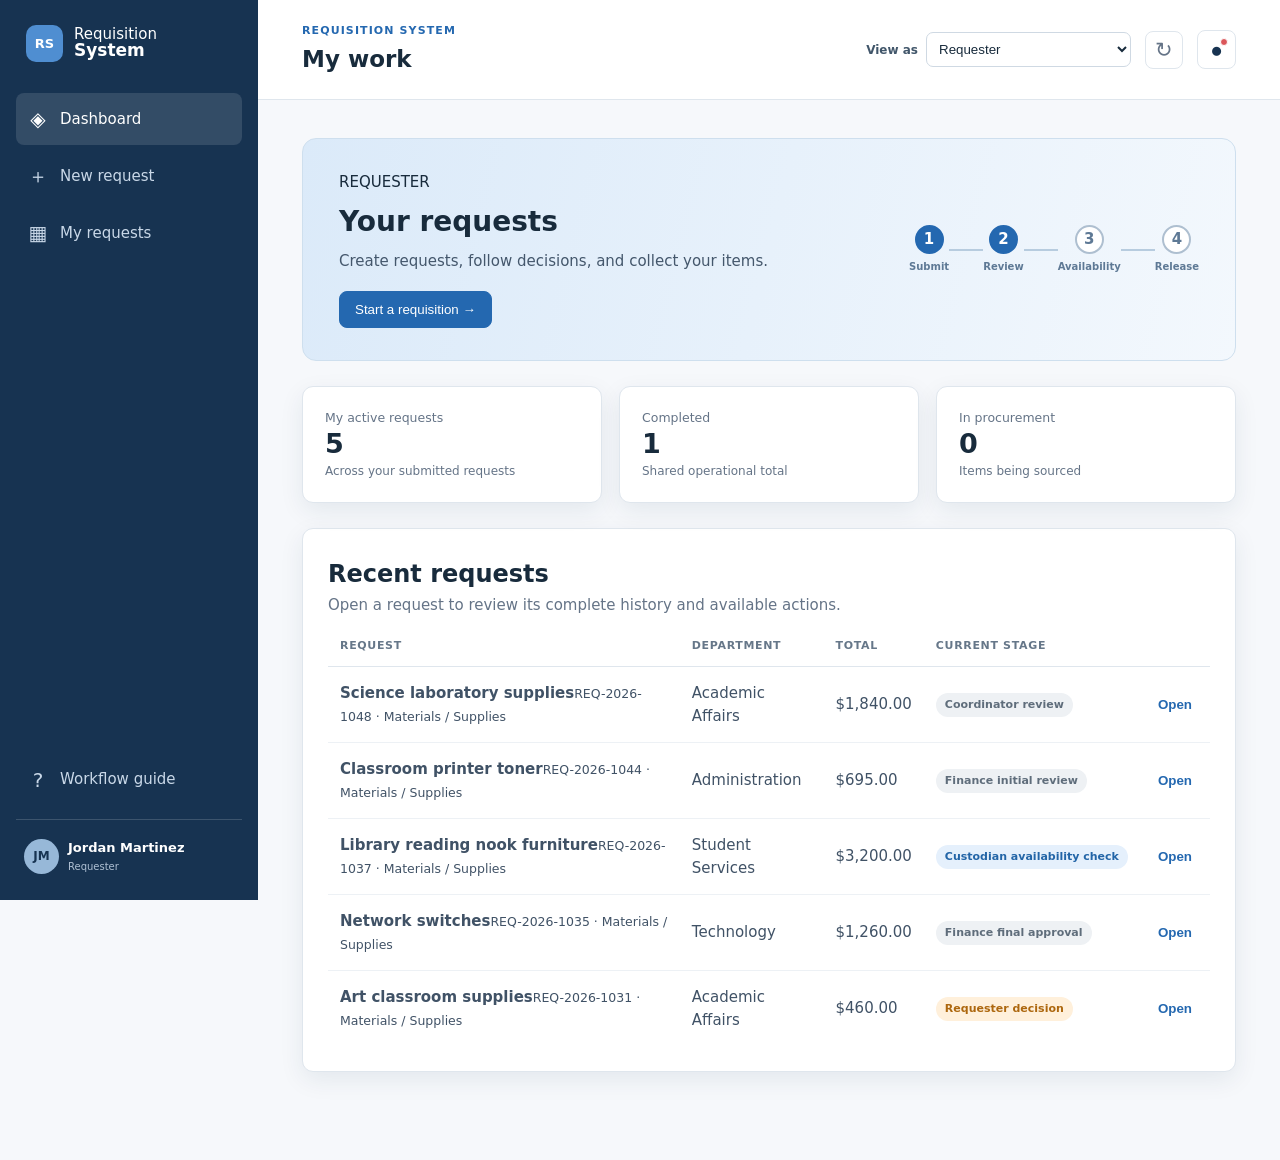
==== index.html @ d96db8bf "initial commit" ====
<!doctype html>
<html lang="en">
  <head>
    <meta charset="UTF-8" />
    <meta name="viewport" content="width=device-width, initial-scale=1.0" />
    <title>Requisition System</title>
    <link rel="stylesheet" href="styles.css" />
  </head>
  <body>
    <div class="app-shell">
      <aside class="sidebar">
        <a class="brand" href="#dashboard"><span class="brand-mark">RS</span><span>Requisition<br /><strong>System</strong></span></a>
        <nav class="main-nav" id="mainNav" aria-label="Main navigation"></nav>
        <div class="sidebar-footer">
          <button class="nav-link" id="helpButton"><span>?</span> Workflow guide</button>
          <div class="user-card"><span class="avatar" id="avatar">JM</span><span><strong id="userName">Jordan Martinez</strong><small id="userRole">Requester</small></span></div>
        </div>
      </aside>

      <main class="content">
        <header class="topbar">
          <button class="menu-toggle" id="menuToggle" aria-label="Open navigation">☰</button>
          <div class="page-title"><p id="eyebrow">REQUISITION SYSTEM</p><h1 id="pageTitle">My work</h1></div>
          <div class="top-actions">
            <label class="role-switcher">View as <select id="roleSelect" aria-label="View system as role"></select></label>
            <button class="reset-button" id="resetDemoButton" aria-label="Reset demo data" title="Reset demo data">↻</button>
            <button class="icon-button" id="notificationButton" aria-label="Notifications">●<span class="dot"></span></button>
          </div>
        </header>
        <section class="view active" id="dashboard"></section>
        <section class="view" id="queue"></section>
        <section class="view" id="new-request"></section>
        <section class="view" id="requests"></section>
        <section class="view" id="inventory"></section>
        <section class="view" id="stock"></section>
        <section class="view" id="reports"></section>
        <section class="view" id="settings"></section>
        <section class="view" id="users"></section>
      </main>
    </div>

    <div class="modal-backdrop" id="modalBackdrop" aria-hidden="true"><section class="modal" role="dialog" aria-modal="true" aria-labelledby="modalTitle"><button class="modal-close" id="modalClose" aria-label="Close">×</button><span class="label">REQUISITION DETAILS</span><h2 id="modalTitle">Requisition</h2><div id="modalContent"></div></section></div>
    <div class="toast" id="toast" role="status"></div>
    <script src="app.js"></script>
  </body>
</html>
---- styles.css ----
:root{--navy:#173351;--blue:#2468b0;--blue-pale:#e8f1fc;--ink:#182b3c;--muted:#657487;--line:#dfe6ed;--bg:#f6f8fb;--card:#fff;--green:#26885b;--amber:#b86c10;--red:#b6464a;--shadow:0 8px 25px rgba(18,45,74,.08)}*{box-sizing:border-box}body{margin:0;background:var(--bg);color:var(--ink);font:15px/1.5 Inter,ui-sans-serif,system-ui,-apple-system,"Segoe UI",sans-serif}.app-shell{min-height:100vh;display:flex}.sidebar{width:258px;background:var(--navy);color:#dce9f5;padding:25px 16px;display:flex;flex-direction:column;position:fixed;inset:0 auto 0 0}.brand{display:flex;align-items:center;gap:11px;color:#fff;text-decoration:none;font-size:15px;line-height:1.05;padding:0 10px 31px}.brand strong{font-size:17px}.brand-mark{width:37px;height:37px;display:grid;place-items:center;border-radius:10px;background:#4f8ed1;font-weight:800;font-size:13px}.main-nav{display:grid;gap:5px}.nav-link{width:100%;border:0;background:transparent;color:#c9d8e8;text-align:left;padding:11px 12px;border-radius:8px;font:inherit;cursor:pointer;display:flex;align-items:center;gap:12px}.nav-link span{font-size:20px;width:20px;text-align:center}.nav-link:hover,.nav-link.active{background:rgba(255,255,255,.12);color:#fff}.nav-link b{margin-left:auto;background:#e6a23c;color:#2f2719;border-radius:99px;padding:1px 7px;font-size:12px}.sidebar-footer{margin-top:auto}.user-card{border-top:1px solid rgba(255,255,255,.16);margin-top:13px;padding:18px 8px 0;display:flex;align-items:center;gap:9px;font-size:12px}.user-card strong{color:white;display:block;font-size:13px}.user-card small{color:#afc0d3}.avatar{width:35px;height:35px;border-radius:50%;background:#97b8d8;color:#173351;display:grid;place-items:center;font-weight:800}.more-button{margin-left:auto;border:0;background:transparent;color:white;font-size:20px;cursor:pointer}.content{margin-left:258px;width:calc(100% - 258px);padding-bottom:50px}.topbar{height:100px;background:#fff;border-bottom:1px solid var(--line);padding:20px 44px;display:flex;align-items:center;justify-content:space-between}.page-title p,.eyebrow{margin:0;color:var(--blue);font-size:11px;letter-spacing:.1em;font-weight:800}.page-title h1{font-size:23px;margin:3px 0 0}.top-actions{display:flex;align-items:center;gap:14px}.icon-button{position:relative;background:white;border:1px solid var(--line);border-radius:8px;height:39px;width:39px;font-size:21px;color:var(--navy);cursor:pointer}.dot{position:absolute;width:8px;height:8px;background:#db565a;border-radius:50%;top:7px;right:7px;border:1px solid white}.primary-button,.secondary-button{border-radius:8px;padding:10px 15px;border:1px solid var(--blue);font:600 14px inherit;cursor:pointer;transition:.2s}.primary-button{background:var(--blue);color:#fff}.primary-button:hover{background:#185993}.secondary-button{background:#fff;color:var(--blue)}.secondary-button:hover{background:var(--blue-pale)}.menu-toggle{display:none}.view{display:none;padding:38px 44px;max-width:1440px;margin:auto}.view.active{display:block}.welcome-panel{background:linear-gradient(104deg,#dbeaf9,#f3f8fd);border:1px solid #cedfee;border-radius:14px;padding:32px 36px;display:flex;justify-content:space-between;gap:32px;align-items:center}.welcome-panel h2{font-size:28px;margin:7px 0}.welcome-panel p{color:#44576c;max-width:520px;margin:0 0 19px}.workflow-mini{display:flex;align-items:center;min-width:290px}.workflow-mini i{height:2px;background:#b7ccdf;flex:1}.mini-step{display:grid;place-items:center;color:#5e7995;gap:5px}.mini-step span{width:29px;height:29px;background:#fff;border:2px solid #aebfd0;border-radius:50%;display:grid;place-items:center;font-weight:800}.mini-step.complete span{background:var(--blue);border-color:var(--blue);color:white}.mini-step small{font-size:10px;font-weight:700}.stat-grid{display:grid;grid-template-columns:repeat(3,1fr);gap:17px;margin:25px 0}.stat-card,.card{background:var(--card);border:1px solid var(--line);box-shadow:var(--shadow);border-radius:11px}.stat-card{padding:22px;display:flex;gap:15px;align-items:center}.stat-icon{width:47px;height:47px;display:grid;place-items:center;border-radius:10px;font-size:23px}.stat-icon.blue{color:#1f6fbd;background:#e7f1fd}.stat-icon.amber{color:#b96e10;background:#fff2df}.stat-icon.green{color:#28845b;background:#e6f5ee}.stat-card small{color:var(--muted);display:block}.stat-card strong{font-size:27px;line-height:1.2}.stat-card p{font-size:12px;color:var(--muted);margin:2px 0 0}.stat-card em{font-style:normal;color:var(--green);font-weight:700}.card{padding:25px}.section-heading{display:flex;justify-content:space-between;align-items:flex-start;margin-bottom:21px}.section-heading h2{margin:2px 0;font-size:24px}.section-heading p{color:var(--muted);margin:0}.section-heading .eyebrow{color:var(--blue)}.text-button{border:0;background:transparent;color:var(--blue);font-weight:700;cursor:pointer;padding:5px}.table-wrap{overflow:auto}table{border-collapse:collapse;width:100%;min-width:700px;text-align:left}th{font-size:11px;color:#667789;letter-spacing:.06em;text-transform:uppercase;padding:0 12px 12px;border-bottom:1px solid var(--line)}td{padding:15px 12px;border-bottom:1px solid #edf1f5;color:#405266}tbody tr:last-child td{border-bottom:0}.request-name{font-weight:700;color:#203b55;display:block}.request-id{display:block;color:#8392a2;font-size:12px}.status-pill{display:inline-flex;padding:4px 9px;border-radius:99px;font-size:11px;font-weight:800;white-space:nowrap}.status-pill.info{background:#e5f0fc;color:#2365a7}.status-pill.warning{background:#fff0db;color:#ad670e}.status-pill.success{background:#e4f5ed;color:#217c52}.status-pill.neutral{background:#eef1f4;color:#5f6d7b}.status-pill.danger{background:#fbe7e8;color:#a63b40}.row-action{border:0;color:var(--blue);background:transparent;font-weight:700;cursor:pointer}.request-form{display:grid;gap:18px}.form-section{padding:26px}.form-section h3{margin:0 0 17px;font-size:17px}.form-section-title{display:flex;align-items:flex-start;justify-content:space-between}.form-section-title p{margin:-13px 0 18px;color:var(--muted);font-size:13px}.form-grid{display:grid;grid-template-columns:repeat(2,1fr);gap:16px}label{display:grid;gap:6px;color:#41566a;font-size:13px;font-weight:700}input,select,textarea{font:14px inherit;color:var(--ink);background:#fff;border:1px solid #cfd9e3;border-radius:7px;padding:10px 11px;width:100%}input:focus,select:focus,textarea:focus{outline:3px solid #d7e8fa;border-color:#6a9dce}textarea{resize:vertical;margin-top:17px}.item-list{display:grid;gap:10px}.item-row{display:grid;grid-template-columns:2fr .8fr 1fr 36px;gap:10px;align-items:end;padding:12px;background:#f7f9fc;border:1px solid #e7edf4;border-radius:8px}.remove-item{height:39px;border:0;background:transparent;color:#9da9b5;font-size:20px;cursor:pointer}.estimated-total{text-align:right;padding-top:17px;color:var(--muted)}.estimated-total strong{font-size:19px;color:var(--ink);margin-left:8px}.notice{background:#edf5fc;border-color:#d7e8f7;box-shadow:none;color:#39526b;display:flex;gap:12px;padding:16px 18px}.notice span{flex:0 0 22px;height:22px;border-radius:50%;display:grid;place-items:center;background:#5b94c8;color:#fff;font-weight:800}.notice p{margin:0;font-size:13px}.form-actions{display:flex;justify-content:flex-end;gap:12px}.filter-row{display:flex;gap:16px;align-items:end;border-bottom:1px solid var(--line);padding-bottom:19px;margin-bottom:7px}.filter-row label{width:min(360px,100%)}.filter-row select{width:185px}.approval-layout{display:grid;grid-template-columns:minmax(0,1.7fr) minmax(260px,.7fr);gap:18px}.queue-item{padding:20px 0;border-bottom:1px solid var(--line)}.queue-item:first-child{padding-top:0}.queue-item:last-child{border-bottom:0;padding-bottom:0}.queue-meta{display:flex;gap:10px;color:var(--muted);font-size:12px;margin-top:4px}.queue-item p{margin:12px 0;color:#516477}.queue-actions{display:flex;gap:9px}.approve{background:var(--green);border-color:var(--green)}.reject{border-color:#d08c90;color:var(--red)}.workflow-card h3{margin-top:0}.workflow-card ol{margin:20px 0;padding:0;list-style:none;counter-reset:workflow}.workflow-card li{counter-increment:workflow;padding:0 0 21px 42px;position:relative}.workflow-card li:before{content:counter(workflow);position:absolute;left:0;width:27px;height:27px;border-radius:50%;display:grid;place-items:center;background:var(--blue-pale);color:var(--blue);font-weight:800}.workflow-card li:not(:last-child):after{content:"";position:absolute;left:13px;top:30px;height:25px;border-left:2px solid #d7e2ed}.workflow-card b,.workflow-card span{display:block}.workflow-card span,.muted{color:var(--muted);font-size:13px}.inventory-summary{display:flex;gap:9px;margin-bottom:20px}.availability-select{padding:6px;font-size:12px}.report-grid{display:grid;grid-template-columns:repeat(3,1fr);gap:18px}.report-grid h3{margin-top:0}.report-highlight{background:var(--navy);color:white}.report-highlight strong{font-size:31px;display:block;margin:7px 0}.report-highlight p{color:#c5d7e8;margin:0}.report-highlight .label{color:#91bce5}.bar-list{display:grid;gap:15px}.bar-list div{display:grid;grid-template-columns:1fr 130px;gap:12px;align-items:center;font-size:13px}.bar-list b{height:25px;background:linear-gradient(90deg,#2f78c1,#7db0e3);border-radius:4px;color:white;padding:3px 9px}.metric{display:grid;gap:1px;margin:17px 0}.metric strong{font-size:29px;color:var(--blue)}.modal-backdrop{position:fixed;inset:0;background:rgba(15,31,47,.45);padding:24px;display:none;align-items:center;justify-content:center;z-index:4}.modal-backdrop.open{display:flex}.modal{position:relative;background:white;border-radius:12px;max-width:620px;width:100%;padding:30px;box-shadow:0 20px 50px rgba(10,26,40,.25)}.modal h2{margin:5px 0 17px}.modal-close{position:absolute;right:18px;top:14px;border:0;background:transparent;color:#597086;font-size:28px;cursor:pointer}.modal-detail{display:grid;gap:10px}.modal-detail div{display:flex;justify-content:space-between;border-bottom:1px solid var(--line);padding-bottom:9px}.toast{position:fixed;bottom:25px;right:25px;background:#173351;color:#fff;border-radius:8px;padding:13px 17px;box-shadow:var(--shadow);transform:translateY(100px);opacity:0;transition:.25s;z-index:5}.toast.show{transform:translateY(0);opacity:1}@media(max-width:900px){.sidebar{width:72px;padding:18px 10px}.brand{padding:0 8px 25px}.brand>span:last-child,.nav-link:not(.active)::after,.nav-link b,.user-card>span:not(.avatar),.more-button{display:none}.nav-link{justify-content:center;padding:12px}.sidebar-footer .nav-link{display:none}.user-card{justify-content:center;padding:15px 0}.content{margin-left:72px;width:calc(100% - 72px)}.topbar,.view{padding-left:28px;padding-right:28px}.workflow-mini{display:none}.report-grid{grid-template-columns:1fr}.approval-layout{grid-template-columns:1fr}}@media(max-width:620px){.sidebar{transform:translateX(-100%);transition:.2s;width:250px;z-index:3}.sidebar.open{transform:translateX(0)}.sidebar .brand>span:last-child,.sidebar .user-card>span:not(.avatar),.sidebar .more-button{display:block}.sidebar .nav-link{justify-content:flex-start}.content{width:100%;margin-left:0}.menu-toggle{display:block;border:0;background:transparent;font-size:22px;color:var(--navy);padding:6px}.topbar{height:auto;min-height:80px;padding:15px 18px}.page-title p{display:none}.page-title h1{font-size:18px}.top-actions .primary-button{display:none}.view{padding:25px 18px}.welcome-panel{padding:24px;display:block}.welcome-panel h2{font-size:24px}.stat-grid,.form-grid{grid-template-columns:1fr}.stat-grid{gap:10px}.card{padding:18px}.item-row{grid-template-columns:1fr 1fr 36px}.item-row label:first-child{grid-column:span 2}.filter-row{display:grid}.filter-row select{width:100%}.section-heading h2{font-size:21px}.inventory-summary{flex-wrap:wrap}}
/* Role-based workflow additions */
.danger-button{border-radius:8px;padding:10px 15px;border:1px solid #d08c90;background:#fff;color:var(--red);font:600 14px inherit;cursor:pointer}.danger-button:hover{background:#fbe7e8}.role-switcher{display:flex;align-items:center;gap:8px;font-size:12px;white-space:nowrap}.role-switcher select{width:205px;padding:8px}.availability-card{display:grid;gap:18px;margin-bottom:18px}.detail-grid{display:grid;grid-template-columns:1fr 1fr;gap:10px;margin:12px 0 24px}.detail-grid div{display:grid;gap:2px;border-bottom:1px solid var(--line);padding-bottom:8px}.detail-grid span,.timeline span{font-size:12px;color:var(--muted)}.modal h3{font-size:15px;margin:22px 0 10px}.timeline{list-style:none;padding:0;margin:0}.timeline li{border-left:2px solid #d7e5f3;padding:0 0 14px 13px;display:grid;gap:2px}.decision-box{margin-top:18px;background:#eef6ff;padding:16px;border:1px solid #cfe1f5;border-radius:8px}.decision-box p{color:#516477;font-size:13px}.decision-box .secondary-button{margin-left:8px}@media(max-width:620px){.role-switcher{display:none}.detail-grid{grid-template-columns:1fr}.queue-actions{flex-wrap:wrap}.decision-box .secondary-button{margin:8px 0 0}}
.reset-button{height:38px;width:38px;border:1px solid var(--line);border-radius:8px;background:#fff;color:var(--muted);font-size:21px;line-height:1;cursor:pointer}.reset-button:hover{background:var(--blue-pale);color:var(--blue)}
.settings-layout{display:grid;gap:18px;max-width:920px}.settings-layout .card{padding:0}.settings-layout>.card>h3{margin:0;padding:21px 24px;border-bottom:1px solid var(--line)}.setting-row{padding:19px 24px;border-bottom:1px solid #edf1f5;display:flex;align-items:center;justify-content:space-between;gap:22px}.setting-row:last-child{border-bottom:0}.setting-row h3{font-size:15px;margin:0 0 3px}.setting-row p{margin:0;color:var(--muted);font-size:13px;max-width:620px}.switch{position:relative;display:inline-block;width:45px;height:25px;flex:0 0 auto}.switch input{opacity:0;width:0;height:0}.switch span{position:absolute;inset:0;border-radius:99px;background:#c6d0da;cursor:pointer;transition:.2s}.switch span:before{content:"";position:absolute;width:19px;height:19px;left:3px;top:3px;background:#fff;border-radius:50%;transition:.2s;box-shadow:0 1px 3px #0003}.switch input:checked+span{background:var(--green)}.switch input:checked+span:before{transform:translateX(20px)}.static{background:#fbfcfe}
.sms-fields{display:grid;grid-template-columns:repeat(2,minmax(0,1fr));gap:16px;padding:22px 24px}.sms-field{font-size:13px;color:#41566a;font-weight:700}.sms-field input,.sms-field select{margin-top:6px}.settings-note{margin:0;padding:0 24px 22px;color:var(--muted);font-size:12px}@media(max-width:620px){.sms-fields{grid-template-columns:1fr}}
.paper-details{grid-template-columns:repeat(3,1fr)}.riso-options{display:none;margin-top:20px;padding:18px;background:#edf5fc;border:1px solid #d7e8f7;border-radius:8px}.riso-options.show{display:block}.riso-options h3{margin:0 0 14px}.riso-summary{padding:12px 14px;background:#edf5fc;border-radius:7px;font-size:13px}@media(max-width:760px){.paper-details{grid-template-columns:1fr}}
.procurement-stock{display:grid;gap:9px;margin-top:16px;padding:14px;background:#f7f9fc;border:1px solid #e2eaf2;border-radius:8px}.procurement-stock>strong{font-size:13px}.procurement-stock label{display:grid;grid-template-columns:minmax(160px,1fr) 120px 100px;gap:12px;align-items:center;font-size:13px}.procurement-stock label span{color:var(--muted);font-weight:400}.procurement-stock input{padding:7px 9px}@media(max-width:620px){.procurement-stock label{grid-template-columns:1fr}.procurement-stock input{width:100%}}
.stock-form{display:grid;grid-template-columns:2fr 1.5fr .8fr 1fr auto;gap:12px;align-items:end;padding-bottom:22px;margin-bottom:8px;border-bottom:1px solid var(--line)}.stock-form label{font-size:13px}.inventory-manager input{min-width:95px}.inventory-manager td{padding:10px 8px}@media(max-width:800px){.stock-form{grid-template-columns:1fr 1fr}.stock-form button{grid-column:span 2}}@media(max-width:520px){.stock-form{grid-template-columns:1fr}.stock-form button{grid-column:auto}}
.inventory-actions{display:flex;gap:7px;align-items:center}.stock-plus{width:34px;height:34px;padding:0;border:1px solid var(--blue);border-radius:7px;background:var(--blue-pale);color:var(--blue);font-size:22px;line-height:1;cursor:pointer}.stock-plus:hover{background:var(--blue);color:#fff}.restock-row td{padding:0!important;border:0}.restock-panel{max-height:0;overflow:hidden;display:grid;grid-template-columns:1fr auto;gap:18px;align-items:end;background:#eef6ff;transition:max-height .25s ease,padding .25s ease}.restock-row.open .restock-panel{max-height:180px;padding:17px}.restock-panel strong{font-size:14px}.restock-panel p{margin:3px 0 0;color:var(--muted);font-size:13px}.restock-form{display:flex;gap:9px;align-items:end}.restock-form label{font-size:12px;min-width:120px}.restock-form input{margin-top:4px;padding:8px}@media(max-width:700px){.restock-panel{grid-template-columns:1fr}.restock-form{flex-wrap:wrap}}
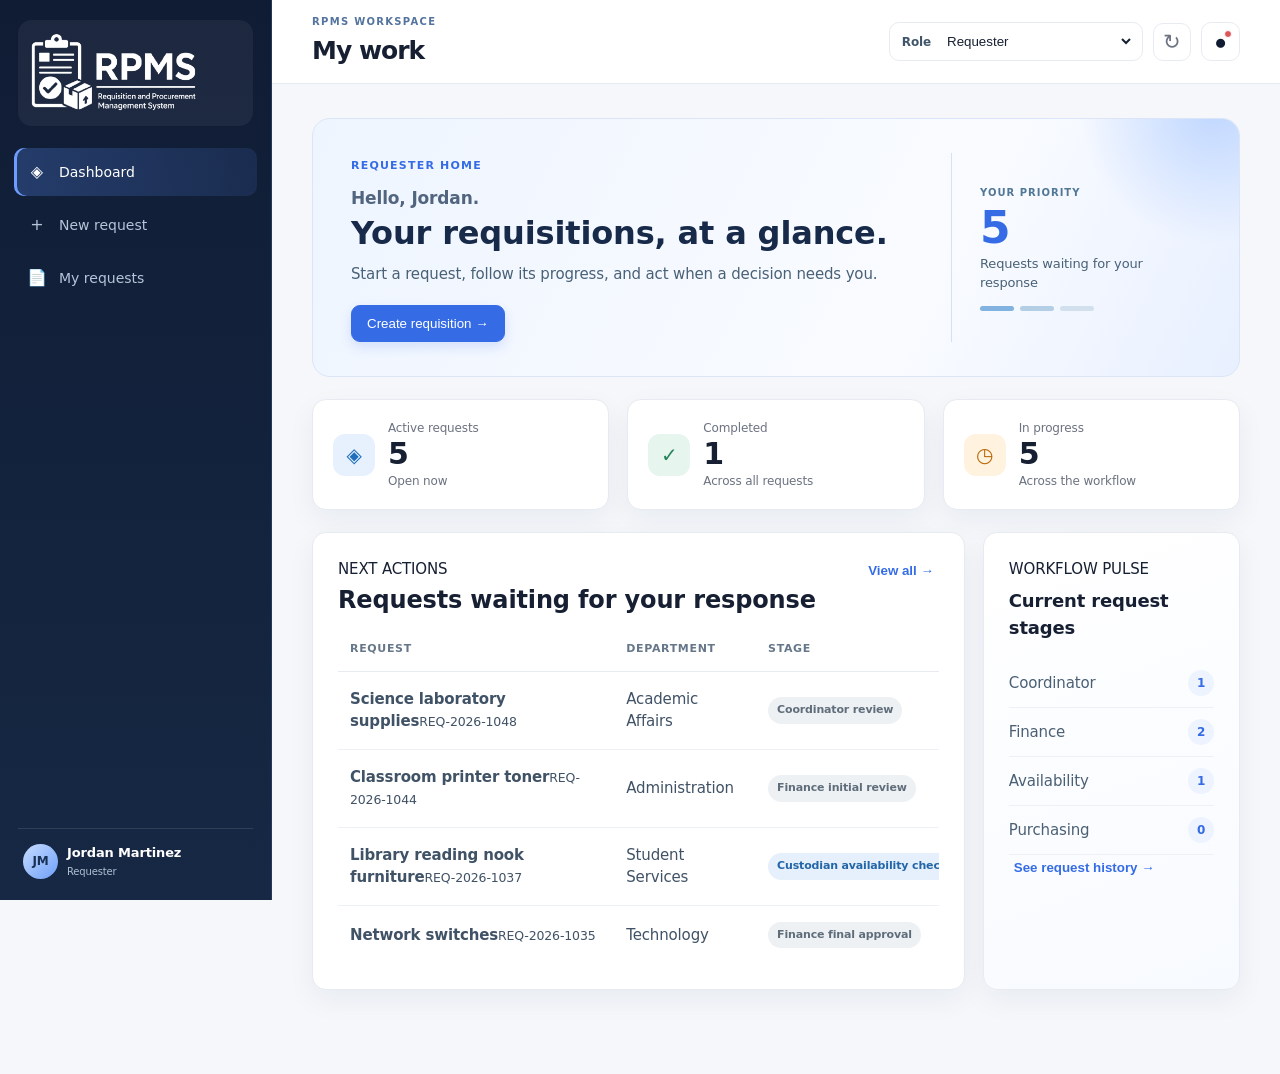
==== commit 4235018c: "polished layout" ====
--- a/index.html
+++ b/index.html
@@ -3,16 +3,16 @@
   <head>
     <meta charset="UTF-8" />
     <meta name="viewport" content="width=device-width, initial-scale=1.0" />
-    <title>Requisition System</title>
+    <title>RPMS | Requisition &amp; Procurement Management System</title>
     <link rel="stylesheet" href="styles.css" />
+    <link rel="stylesheet" href="modern.css" />
   </head>
   <body>
     <div class="app-shell">
       <aside class="sidebar">
-        <a class="brand" href="#dashboard"><span class="brand-mark">RS</span><span>Requisition<br /><strong>System</strong></span></a>
+        <a class="brand" href="#dashboard" aria-label="RPMS home"><img class="brand-logo" src="logo.png" alt="RPMS — Requisition and Procurement Management System" /></a>
         <nav class="main-nav" id="mainNav" aria-label="Main navigation"></nav>
         <div class="sidebar-footer">
-          <button class="nav-link" id="helpButton"><span>?</span> Workflow guide</button>
           <div class="user-card"><span class="avatar" id="avatar">JM</span><span><strong id="userName">Jordan Martinez</strong><small id="userRole">Requester</small></span></div>
         </div>
       </aside>
@@ -20,9 +20,9 @@
       <main class="content">
         <header class="topbar">
           <button class="menu-toggle" id="menuToggle" aria-label="Open navigation">☰</button>
-          <div class="page-title"><p id="eyebrow">REQUISITION SYSTEM</p><h1 id="pageTitle">My work</h1></div>
+          <div class="page-title"><p id="eyebrow">RPMS WORKSPACE</p><h1 id="pageTitle">My work</h1></div>
           <div class="top-actions">
-            <label class="role-switcher">View as <select id="roleSelect" aria-label="View system as role"></select></label>
+            <label class="role-switcher">Role <select id="roleSelect" aria-label="View system as role"></select></label>
             <button class="reset-button" id="resetDemoButton" aria-label="Reset demo data" title="Reset demo data">↻</button>
             <button class="icon-button" id="notificationButton" aria-label="Notifications">●<span class="dot"></span></button>
           </div>
--- a/styles.css
+++ b/styles.css
@@ -8,3 +8,4 @@
 .procurement-stock{display:grid;gap:9px;margin-top:16px;padding:14px;background:#f7f9fc;border:1px solid #e2eaf2;border-radius:8px}.procurement-stock>strong{font-size:13px}.procurement-stock label{display:grid;grid-template-columns:minmax(160px,1fr) 120px 100px;gap:12px;align-items:center;font-size:13px}.procurement-stock label span{color:var(--muted);font-weight:400}.procurement-stock input{padding:7px 9px}@media(max-width:620px){.procurement-stock label{grid-template-columns:1fr}.procurement-stock input{width:100%}}
 .stock-form{display:grid;grid-template-columns:2fr 1.5fr .8fr 1fr auto;gap:12px;align-items:end;padding-bottom:22px;margin-bottom:8px;border-bottom:1px solid var(--line)}.stock-form label{font-size:13px}.inventory-manager input{min-width:95px}.inventory-manager td{padding:10px 8px}@media(max-width:800px){.stock-form{grid-template-columns:1fr 1fr}.stock-form button{grid-column:span 2}}@media(max-width:520px){.stock-form{grid-template-columns:1fr}.stock-form button{grid-column:auto}}
 .inventory-actions{display:flex;gap:7px;align-items:center}.stock-plus{width:34px;height:34px;padding:0;border:1px solid var(--blue);border-radius:7px;background:var(--blue-pale);color:var(--blue);font-size:22px;line-height:1;cursor:pointer}.stock-plus:hover{background:var(--blue);color:#fff}.restock-row td{padding:0!important;border:0}.restock-panel{max-height:0;overflow:hidden;display:grid;grid-template-columns:1fr auto;gap:18px;align-items:end;background:#eef6ff;transition:max-height .25s ease,padding .25s ease}.restock-row.open .restock-panel{max-height:180px;padding:17px}.restock-panel strong{font-size:14px}.restock-panel p{margin:3px 0 0;color:var(--muted);font-size:13px}.restock-form{display:flex;gap:9px;align-items:end}.restock-form label{font-size:12px;min-width:120px}.restock-form input{margin-top:4px;padding:8px}@media(max-width:700px){.restock-panel{grid-template-columns:1fr}.restock-form{flex-wrap:wrap}}
+.role-hero{display:grid;grid-template-columns:minmax(0,1.55fr) minmax(250px,.65fr);gap:28px;padding:31px 36px;border:1px solid #c8dced;border-radius:15px;background:linear-gradient(115deg,#d9e9f9,#f7fbff)}.role-kicker{color:var(--blue);font-size:11px;letter-spacing:.11em;font-weight:800}.role-hero h2{font-size:19px;margin:10px 0 0}.role-hero h3{font-size:29px;line-height:1.18;margin:4px 0 10px}.role-hero p{max-width:600px;color:#496177;margin:0 0 20px}.hero-priority{border-left:1px solid #bdd4e9;padding:8px 0 8px 28px;display:grid;align-content:center}.hero-priority>span{font-size:10px;letter-spacing:.1em;color:#527796;font-weight:800}.hero-priority strong{font-size:44px;line-height:1.05;color:var(--navy);margin-top:5px}.hero-priority p{font-size:13px;margin:3px 0 13px}.priority-line{display:flex;gap:6px}.priority-line i{display:block;height:5px;width:34px;border-radius:99px;background:#82b2df}.priority-line i:nth-child(2){background:#b4cee6}.priority-line i:nth-child(3){background:#d2e0ed}.role-metrics{display:grid;grid-template-columns:repeat(3,1fr);gap:17px;margin:24px 0}.metric-card{background:#fff;border:1px solid var(--line);box-shadow:var(--shadow);border-radius:11px;padding:20px;display:flex;gap:13px;align-items:center}.metric-card small,.metric-card p{display:block;margin:0;color:var(--muted);font-size:12px}.metric-card strong{font-size:28px;line-height:1.15}.metric-icon{width:42px;height:42px;display:grid;place-items:center;border-radius:10px;font-size:20px}.metric-icon.blue{background:#e7f1fd;color:#1f6fbd}.metric-icon.green{background:#e6f5ee;color:#28845b}.metric-icon.amber{background:#fff2df;color:#b96e10}.dashboard-columns{display:grid;grid-template-columns:minmax(0,1.65fr) minmax(250px,.65fr);gap:18px}.focus-card,.workflow-pulse{padding:24px}.workflow-pulse h3{margin:7px 0 18px;font-size:18px}.pulse-row{display:flex;justify-content:space-between;align-items:center;padding:11px 0;border-bottom:1px solid #edf1f5;color:#4b6074}.pulse-row b{display:grid;place-items:center;min-width:26px;height:26px;border-radius:50%;background:var(--blue-pale);color:var(--blue);font-size:12px}@media(max-width:850px){.role-hero,.dashboard-columns{grid-template-columns:1fr}.hero-priority{border-left:0;border-top:1px solid #bdd4e9;padding:19px 0 0}.role-metrics{grid-template-columns:1fr}.role-hero h3{font-size:25px}}@media(max-width:620px){.role-hero{padding:24px}.role-hero h3{font-size:23px}.metric-card{padding:16px}}
--- a/modern.css
+++ b/modern.css
@@ -0,0 +1,6 @@
+:root{--navy:#111c33;--blue:#356ce6;--blue-pale:#edf3ff;--ink:#172033;--muted:#6b7280;--line:#e7eaf0;--bg:#f5f7fb;--card:#fff;--green:#159b6b;--amber:#c77b18;--red:#d34d62;--shadow:0 10px 28px rgba(23,32,51,.055)}
+body{background:var(--bg);letter-spacing:-.01em}.sidebar{width:272px;padding:18px 14px;background:linear-gradient(180deg,#101c34 0%,#162844 100%);border-right:1px solid #233a5c}.brand{margin:2px 4px 22px;padding:13px 10px;gap:12px;border-radius:14px;background:rgba(255,255,255,.055)}.brand-mark{width:42px;height:42px;border-radius:12px;background:linear-gradient(135deg,#598df3,#356ce6);font-size:12px;box-shadow:0 6px 15px #0003}.brand strong{font-size:16px;letter-spacing:-.03em}.brand small{display:block;margin-top:4px;font-size:9px;line-height:1.3;color:#afc2de;letter-spacing:.02em}.main-nav{gap:5px}.nav-link{padding:12px 13px;border-radius:10px;font-size:14px;color:#b6c5da}.nav-link span{font-size:16px}.nav-link:hover{background:rgba(255,255,255,.075);color:#fff}.nav-link.active{background:linear-gradient(90deg,rgba(87,139,241,.28),rgba(87,139,241,.13));box-shadow:inset 3px 0 #6f9cff;color:#fff}.nav-link b{background:#76a1ff;color:#132341;box-shadow:0 2px 6px #0003}.sidebar-footer{padding:0 4px}.sidebar-footer .nav-link{border-top:1px solid rgba(255,255,255,.11);border-radius:0;margin-bottom:6px}.user-card{padding:14px 5px 2px;border-top:1px solid rgba(255,255,255,.11)}.avatar{background:linear-gradient(135deg,#c7dcff,#6ea0f8);color:#183053}
+.content{margin-left:272px;width:calc(100% - 272px)}.topbar{height:84px;padding:16px 40px;background:rgba(255,255,255,.92);backdrop-filter:blur(12px);position:sticky;top:0;z-index:2}.page-title p,.eyebrow{color:#54749e;font-size:10px;letter-spacing:.13em}.page-title h1{font-size:25px;letter-spacing:-.04em}.top-actions{gap:10px}.role-switcher{padding:7px 8px 7px 12px;border:1px solid var(--line);border-radius:10px;background:#fff}.role-switcher select{width:195px;border:0;padding:3px 4px;background:transparent}.reset-button,.icon-button{border-radius:10px;border-color:var(--line);box-shadow:none}.view{max-width:1520px;padding:34px 40px}.card,.stat-card{border-color:var(--line);box-shadow:var(--shadow);border-radius:14px}.primary-button{border-color:#356ce6;background:#356ce6;border-radius:9px;box-shadow:0 5px 12px #356ce62b}.secondary-button{border-radius:9px}th{padding-bottom:13px}td{padding:16px 12px}.status-pill{padding:5px 9px}.form-section{border-radius:14px}.form-section h3{font-size:18px}.request-form{gap:20px}.settings-layout{max-width:1000px}.modal{border-radius:18px}.toast{border-radius:11px;background:#182b47}.stock-plus{border-radius:9px}
+.role-hero{position:relative;overflow:hidden;padding:34px 38px;border:1px solid #dbe5f7;border-radius:18px;background:linear-gradient(118deg,#eef5ff,#f9fbff 66%,#e8f0ff)}.role-hero:after{content:"";position:absolute;width:280px;height:280px;right:-115px;top:-150px;border-radius:50%;background:radial-gradient(circle,#c0d7ff 0%,rgba(192,215,255,0) 68%)}.role-hero>div,.hero-priority{position:relative;z-index:1}.role-hero h2{font-size:17px;color:#52657f;font-weight:600}.role-hero h3{font-size:32px;max-width:610px;color:#172a49}.hero-priority{border-left:1px solid #d5e1f4}.hero-priority strong{color:#356ce6}.role-metrics{gap:18px;margin:22px 0}.metric-card{padding:19px 20px;border-radius:14px}.metric-card strong{font-size:30px}.metric-icon{border-radius:12px}.focus-card,.workflow-pulse{border-radius:14px;padding:25px}.workflow-pulse{background:linear-gradient(160deg,#fff,#f7faff)}
+@media(max-width:900px){.sidebar{width:78px}.content{margin-left:78px;width:calc(100% - 78px)}.brand{padding:8px}.brand-mark{width:38px;height:38px}.topbar,.view{padding-left:28px;padding-right:28px}}@media(max-width:620px){.sidebar{width:272px}.content{width:100%;margin-left:0}.topbar{padding:14px 18px}.view{padding:24px 18px}.role-switcher{display:none}}
+.brand{gap:0}.brand-logo{display:block;width:100%;height:80px;object-fit:contain;object-position:left center}@media(max-width:900px){.brand-logo{width:42px;height:42px;object-fit:cover;object-position:left}}@media(max-width:620px){.brand-logo{width:100%;height:62px;object-fit:contain;object-position:left center}}
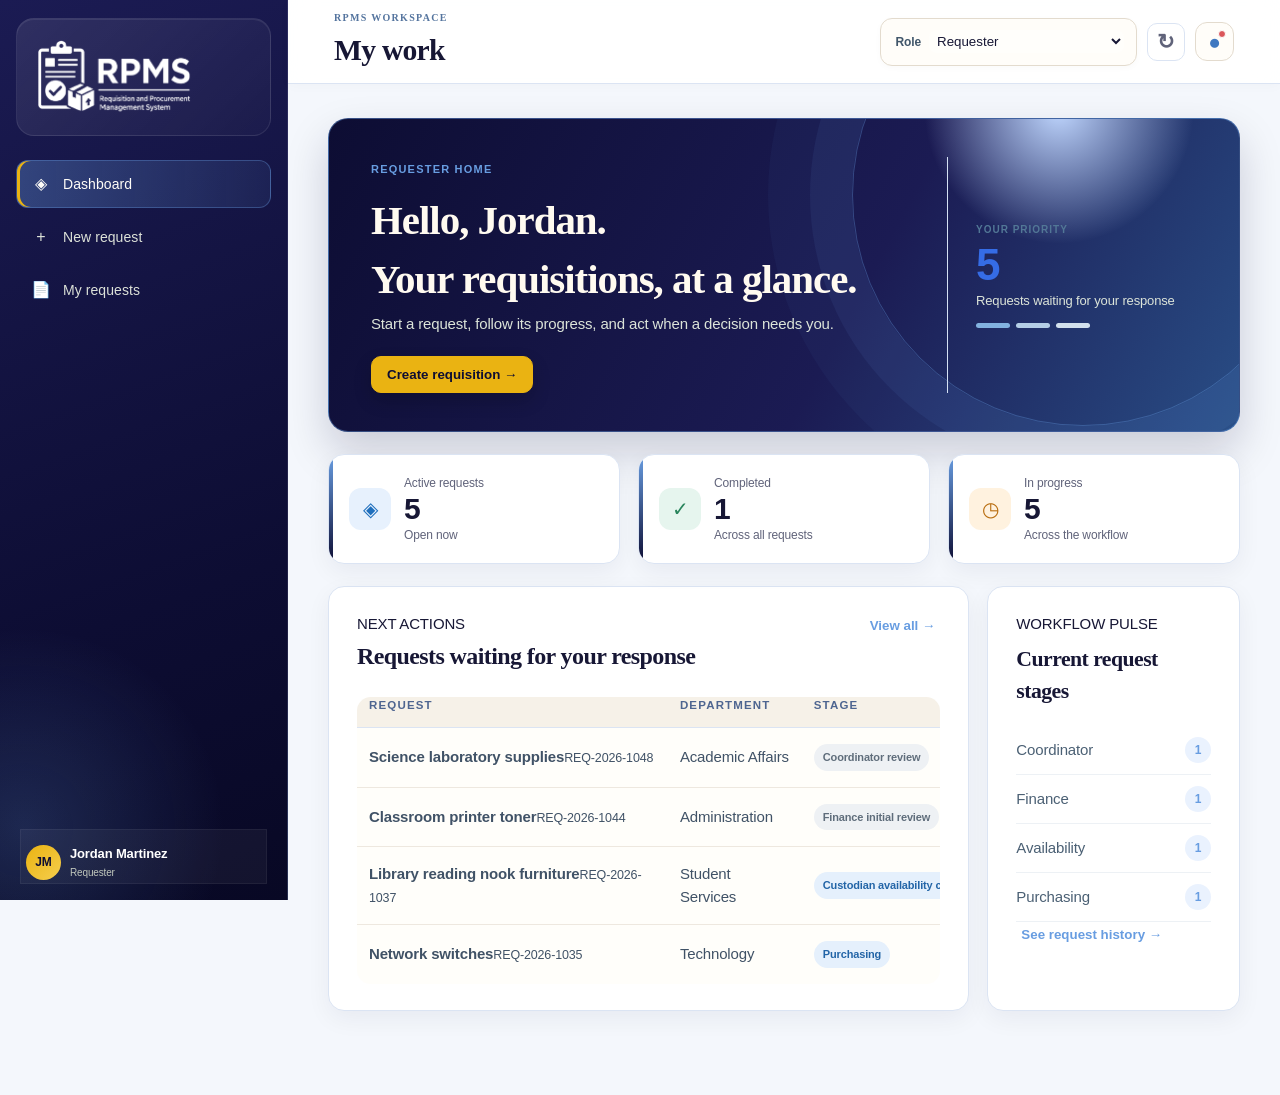
==== commit cfe575cc: "layout update" ====
--- a/index.html
+++ b/index.html
@@ -6,6 +6,7 @@
     <title>RPMS | Requisition &amp; Procurement Management System</title>
     <link rel="stylesheet" href="styles.css" />
     <link rel="stylesheet" href="modern.css" />
+    <link rel="stylesheet" href="luxury.css" />
   </head>
   <body>
     <div class="app-shell">
--- a/styles.css
+++ b/styles.css
@@ -8,4 +8,6 @@
 .procurement-stock{display:grid;gap:9px;margin-top:16px;padding:14px;background:#f7f9fc;border:1px solid #e2eaf2;border-radius:8px}.procurement-stock>strong{font-size:13px}.procurement-stock label{display:grid;grid-template-columns:minmax(160px,1fr) 120px 100px;gap:12px;align-items:center;font-size:13px}.procurement-stock label span{color:var(--muted);font-weight:400}.procurement-stock input{padding:7px 9px}@media(max-width:620px){.procurement-stock label{grid-template-columns:1fr}.procurement-stock input{width:100%}}
 .stock-form{display:grid;grid-template-columns:2fr 1.5fr .8fr 1fr auto;gap:12px;align-items:end;padding-bottom:22px;margin-bottom:8px;border-bottom:1px solid var(--line)}.stock-form label{font-size:13px}.inventory-manager input{min-width:95px}.inventory-manager td{padding:10px 8px}@media(max-width:800px){.stock-form{grid-template-columns:1fr 1fr}.stock-form button{grid-column:span 2}}@media(max-width:520px){.stock-form{grid-template-columns:1fr}.stock-form button{grid-column:auto}}
 .inventory-actions{display:flex;gap:7px;align-items:center}.stock-plus{width:34px;height:34px;padding:0;border:1px solid var(--blue);border-radius:7px;background:var(--blue-pale);color:var(--blue);font-size:22px;line-height:1;cursor:pointer}.stock-plus:hover{background:var(--blue);color:#fff}.restock-row td{padding:0!important;border:0}.restock-panel{max-height:0;overflow:hidden;display:grid;grid-template-columns:1fr auto;gap:18px;align-items:end;background:#eef6ff;transition:max-height .25s ease,padding .25s ease}.restock-row.open .restock-panel{max-height:180px;padding:17px}.restock-panel strong{font-size:14px}.restock-panel p{margin:3px 0 0;color:var(--muted);font-size:13px}.restock-form{display:flex;gap:9px;align-items:end}.restock-form label{font-size:12px;min-width:120px}.restock-form input{margin-top:4px;padding:8px}@media(max-width:700px){.restock-panel{grid-template-columns:1fr}.restock-form{flex-wrap:wrap}}
+.availability-plus{margin-left:8px;vertical-align:middle}.availability-restock{display:none;grid-template-columns:1fr auto;gap:18px;align-items:end;margin-top:12px;padding:17px;border:1px solid #d7e8f7;border-radius:9px;background:#eef6ff}.availability-restock.open{display:grid;animation:slideDown .2s ease-out}.availability-restock strong{font-size:14px}.availability-restock p{margin:3px 0 0;color:var(--muted);font-size:13px}.availability-restock-form{display:flex;gap:9px;align-items:end}.availability-restock-form label{font-size:12px;min-width:120px}.availability-restock-form input{margin-top:4px;padding:8px}@keyframes slideDown{from{opacity:0;transform:translateY(-6px)}to{opacity:1;transform:translateY(0)}}@media(max-width:700px){.availability-restock{grid-template-columns:1fr}.availability-restock-form{flex-wrap:wrap}}
+.green-button{border:1px solid var(--green);border-radius:9px;padding:10px 15px;background:var(--green);color:#fff;font:600 14px inherit;cursor:pointer;box-shadow:0 5px 12px rgba(21,155,107,.22)}.green-button:hover{background:#107d57}.release-items{display:grid;gap:8px;margin-top:16px;padding:14px;border:1px solid #dcefe5;border-radius:9px;background:#f5fbf8}.release-items>strong{font-size:13px;color:#266d50}.release-items>div{display:flex;align-items:center;justify-content:space-between;gap:12px;padding:7px 0;border-bottom:1px solid #e4f1ea}.release-items>div:last-child{border-bottom:0}.release-items small{display:inline;color:var(--muted);margin-left:5px}
 .role-hero{display:grid;grid-template-columns:minmax(0,1.55fr) minmax(250px,.65fr);gap:28px;padding:31px 36px;border:1px solid #c8dced;border-radius:15px;background:linear-gradient(115deg,#d9e9f9,#f7fbff)}.role-kicker{color:var(--blue);font-size:11px;letter-spacing:.11em;font-weight:800}.role-hero h2{font-size:19px;margin:10px 0 0}.role-hero h3{font-size:29px;line-height:1.18;margin:4px 0 10px}.role-hero p{max-width:600px;color:#496177;margin:0 0 20px}.hero-priority{border-left:1px solid #bdd4e9;padding:8px 0 8px 28px;display:grid;align-content:center}.hero-priority>span{font-size:10px;letter-spacing:.1em;color:#527796;font-weight:800}.hero-priority strong{font-size:44px;line-height:1.05;color:var(--navy);margin-top:5px}.hero-priority p{font-size:13px;margin:3px 0 13px}.priority-line{display:flex;gap:6px}.priority-line i{display:block;height:5px;width:34px;border-radius:99px;background:#82b2df}.priority-line i:nth-child(2){background:#b4cee6}.priority-line i:nth-child(3){background:#d2e0ed}.role-metrics{display:grid;grid-template-columns:repeat(3,1fr);gap:17px;margin:24px 0}.metric-card{background:#fff;border:1px solid var(--line);box-shadow:var(--shadow);border-radius:11px;padding:20px;display:flex;gap:13px;align-items:center}.metric-card small,.metric-card p{display:block;margin:0;color:var(--muted);font-size:12px}.metric-card strong{font-size:28px;line-height:1.15}.metric-icon{width:42px;height:42px;display:grid;place-items:center;border-radius:10px;font-size:20px}.metric-icon.blue{background:#e7f1fd;color:#1f6fbd}.metric-icon.green{background:#e6f5ee;color:#28845b}.metric-icon.amber{background:#fff2df;color:#b96e10}.dashboard-columns{display:grid;grid-template-columns:minmax(0,1.65fr) minmax(250px,.65fr);gap:18px}.focus-card,.workflow-pulse{padding:24px}.workflow-pulse h3{margin:7px 0 18px;font-size:18px}.pulse-row{display:flex;justify-content:space-between;align-items:center;padding:11px 0;border-bottom:1px solid #edf1f5;color:#4b6074}.pulse-row b{display:grid;place-items:center;min-width:26px;height:26px;border-radius:50%;background:var(--blue-pale);color:var(--blue);font-size:12px}@media(max-width:850px){.role-hero,.dashboard-columns{grid-template-columns:1fr}.hero-priority{border-left:0;border-top:1px solid #bdd4e9;padding:19px 0 0}.role-metrics{grid-template-columns:1fr}.role-hero h3{font-size:25px}}@media(max-width:620px){.role-hero{padding:24px}.role-hero h3{font-size:23px}.metric-card{padding:16px}}
--- a/luxury.css
+++ b/luxury.css
@@ -0,0 +1,221 @@
+/* RPMS Signature Edition — visual layer only; workflow behaviour remains in app.js */
+:root {
+  --blue: #689de1;
+  --blue-strong: #3f78c1;
+  --blue-pale: #eaf2fe;
+  --navy: #0d0d33;
+  --navy-2: #1b1b53;
+  --ink: #171735;
+  --muted: #60637a;
+  --line: #dbe4f3;
+  --canvas: #f4f7fc;
+  --panel: #ffffff;
+  --green: #34745f;
+  --green-pale: #e4f0e9;
+  --amber: #eab312;
+  --amber-pale: #fff5d7;
+  --red: #b94e5b;
+  --red-pale: #f9e6e9;
+  --shadow: 0 18px 44px rgba(13, 13, 51, .09);
+  --shadow-soft: 0 8px 24px rgba(13, 13, 51, .055);
+}
+
+* { scrollbar-color: #689de1 transparent; }
+body { background: var(--canvas); color: var(--ink); font-family: Inter, "Segoe UI", Arial, sans-serif; }
+body::selection { background: #e5d0a7; color: #151c17; }
+.app-shell { background: var(--canvas); }
+
+/* Navigation becomes a refined, hotel-lobby-like rail. */
+.sidebar {
+  width: 288px;
+  padding: 18px 16px 16px;
+  background:
+    radial-gradient(circle at 24px 92%, rgba(104, 157, 225, .20), transparent 23%),
+    linear-gradient(160deg, #1b1b53 0%, #0d0d33 66%, #080824 100%);
+  border-right: 1px solid rgba(255,255,255, .08);
+}
+.brand {
+  min-height: 118px;
+  margin: 0 0 24px;
+  padding: 18px;
+  border: 1px solid rgba(255,255,255,.09);
+  border-radius: 18px;
+  background: linear-gradient(135deg, rgba(255,255,255,.095), rgba(255,255,255,.025));
+  box-shadow: inset 0 1px 0 rgba(255,255,255,.08);
+}
+.brand-logo { width: 100%; height: 74px; object-fit: contain; object-position: left center; }
+.main-nav { gap: 5px; }
+.nav-link {
+  min-height: 48px;
+  padding: 0 14px;
+  border: 1px solid transparent;
+  border-radius: 12px;
+  color: #dce1d8;
+  letter-spacing: .005em;
+}
+.nav-link .nav-icon { width: 24px; color: #eab312; filter: saturate(.9); }
+.nav-link:hover { color: #fffaf0; background: rgba(255,255,255,.07); }
+.nav-link.active {
+  color: #fffdf8;
+  border-color: rgba(104, 157, 225, .34);
+  background: linear-gradient(90deg, rgba(104, 157, 225, .34), rgba(104, 157, 225, .10));
+  box-shadow: inset 3px 0 #eab312;
+}
+.nav-count { color: #0d0d33; background: #eab312; box-shadow: 0 2px 7px rgba(0,0,0,.2); }
+.sidebar-footer { border-top-color: rgba(255,255,255,.1); }
+.user-card { color: #eff0e9; background: rgba(255,255,255,.045); border: 1px solid rgba(255,255,255,.055); }
+.user-card small { color: #c1c8bd; }
+.avatar { background: linear-gradient(135deg, #eab312, #f5ce4d); color: #0d0d33; }
+
+/* Frame and header */
+.content { margin-left: 288px; min-height: 100vh; background: var(--canvas); }
+.topbar {
+  min-height: 82px;
+  padding: 0 46px;
+  border-bottom: 1px solid var(--line);
+  background: rgba(255,255,255,.92);
+  box-shadow: 0 2px 12px rgba(13,13,51,.025);
+  backdrop-filter: blur(14px);
+}
+.topbar h1, .page-title, h1, h2, h3 { color: var(--ink); font-family: Georgia, "Times New Roman", serif; letter-spacing: -.025em; }
+.topbar h1 { font-size: 1.85rem; }
+.eyebrow, .section-eyebrow { color: var(--blue-strong); letter-spacing: .14em; font-weight: 800; }
+.role-switcher {
+  min-height: 48px;
+  padding: 0 12px 0 15px;
+  border-color: #e3dbce;
+  border-radius: 12px;
+  background: #fffdf9;
+  box-shadow: 0 2px 7px rgba(31,41,33,.025);
+}
+.role-switcher label { color: #5a625b; }
+select, input, textarea { border-color: #ddd6cb !important; background: #fffefb !important; color: var(--ink) !important; }
+select:focus, input:focus, textarea:focus { border-color: #689de1 !important; box-shadow: 0 0 0 3px rgba(104,157,225,.18) !important; }
+.icon-button, .clear-button {
+  border-color: #e3dbce;
+  background: #fffdf9;
+  color: #3f78c1;
+  border-radius: 12px;
+}
+.icon-button:hover, .clear-button:hover { color: #0d0d33; border-color: #689de1; background: #f5f9ff; }
+
+/* Spacious content, editorial headings, and a signature hero. */
+.page { max-width: 1540px; padding: 38px 46px 56px; }
+.page-header { margin-bottom: 28px; }
+.page-header h2 { font-size: clamp(2rem, 3vw, 2.55rem); line-height: 1.05; }
+.page-header p { color: var(--muted); font-size: 1rem; }
+.role-hero {
+  position: relative;
+  isolation: isolate;
+  overflow: hidden;
+  min-height: 236px;
+  padding: 38px 42px;
+  border: 1px solid rgba(104, 157, 225, .44);
+  border-radius: 20px;
+  color: #faf7ef;
+  background: linear-gradient(118deg, #0d0d33 0%, #1b1b53 58%, #294d85 100%);
+  box-shadow: 0 20px 44px rgba(13,13,51,.18);
+}
+.role-hero::before {
+  content: "";
+  position: absolute;
+  z-index: -1;
+  top: -155px;
+  right: -75px;
+  width: 460px;
+  height: 460px;
+  border: 1px solid rgba(104, 157, 225, .35);
+  border-radius: 50%;
+  box-shadow: 0 0 0 42px rgba(104, 157, 225, .08), 0 0 0 84px rgba(104, 157, 225, .045);
+}
+.role-hero::after { content: "RPMS"; position: absolute; right: 40px; bottom: 24px; color: rgba(255,255,255,.12); font: 700 4rem/1 Georgia, serif; letter-spacing: .08em; }
+.role-hero .eyebrow { color: #f3c837; }
+.role-hero h2, .role-hero h3 { color: #fffaf0; font-size: clamp(2rem, 3.2vw, 3rem); }
+.role-hero p { max-width: 620px; color: #dce4d9; }
+.role-hero .primary-button { background: #eab312; color: #0d0d33; border-color: #eab312; box-shadow: 0 8px 18px rgba(0,0,0,.18); }
+.role-hero .primary-button:hover { background: #f3c837; transform: translateY(-1px); }
+.flow-steps { position: relative; z-index: 1; }
+.flow-step.active .flow-number { background: #eab312; color: #0d0d33; box-shadow: 0 0 0 5px rgba(234,179,18,.16); }
+.flow-number { border-color: rgba(242,235,221,.72); color: #faf6ec; }
+.flow-step:not(:last-child)::after { background: rgba(197,218,247,.6); }
+.flow-label { color: #e5ddce; }
+
+/* Cards and working areas */
+.dashboard-grid, .metrics-grid { gap: 20px; }
+.card, .metric-card, .queue-card, .request-card, .settings-card, .empty-state, .form-card, .activity-card {
+  border: 1px solid var(--line);
+  border-radius: 16px;
+  background: var(--panel);
+  box-shadow: var(--shadow-soft);
+}
+.card, .queue-card, .request-card, .settings-card, .form-card, .activity-card { padding: 26px 28px; }
+.card h3, .queue-card h3, .request-card h3, .settings-card h3 { font-size: 1.36rem; }
+.metric-card { overflow: hidden; position: relative; }
+.metric-card::before { content: ""; position: absolute; inset: 0 auto 0 0; width: 4px; background: linear-gradient(#689de1, #0d0d33); }
+.metric-icon { color: #3f78c1; background: #eaf2fe; }
+.metric-value { color: var(--ink); font-family: Georgia, serif; }
+.metric-label, .muted { color: var(--muted); }
+.card-header { border-bottom-color: var(--line); }
+.dashboard-card-title { font-size: 1.28rem; }
+.action-list li + li, .activity-item + .activity-item { border-top-color: #eee8de; }
+
+/* Data tables and status are deliberately quieter and easier to scan. */
+.table-wrap, .table-container { border-color: var(--line); border-radius: 14px; background: #fffefa; }
+table thead tr { background: #f6f1e8; }
+th { color: #4e6590; font-size: .72rem; letter-spacing: .1em; }
+td { border-bottom-color: #eee8df; }
+tbody tr:hover { background: #fffbf4; }
+.status, .pill, .availability-badge, .request-type { border-radius: 999px; font-weight: 750; }
+.status.pending, .status.under-review, .pill.pending { color: #825718; background: var(--amber-pale); }
+.status.approved, .status.available, .pill.approved { color: #24664f; background: var(--green-pale); }
+.status.rejected, .status.unavailable, .pill.rejected { color: #a23a49; background: var(--red-pale); }
+.request-id, .tag { color: #3f78c1; background: #eaf2fe; }
+
+/* Buttons, form elements and panels */
+button, .button, .primary-button, .secondary-button { border-radius: 10px; font-weight: 750; }
+.primary-button, .button.primary, .submit-button { border-color: #0d0d33; background: #0d0d33; color: #ffffff; box-shadow: 0 7px 14px rgba(13,13,51,.15); }
+.primary-button:hover, .button.primary:hover, .submit-button:hover { border-color: #1b1b53; background: #1b1b53; transform: translateY(-1px); }
+.secondary-button, .button.secondary { color: #3f78c1; border-color: #bcd4f4; background: #f7fbff; }
+.danger-button, .button.danger { color: #a23a49; border-color: #e8b5bc; background: #fffafa; }
+.form-section { border-top-color: var(--line); }
+.form-section-title { color: #344238; font-family: Georgia, serif; }
+.form-label { color: #526055; }
+.item-row, .inventory-row { border-color: var(--line); background: #fffcf7; }
+.add-item-button { color: #3f78c1; border-color: #bcd4f4; background: #f7fbff; }
+.notice, .info-banner { border-color: #efd77a; color: #73590b; background: #fff9e8; }
+
+/* Modal and settings spaces */
+.modal-backdrop { background: rgba(13,21,16,.52); backdrop-filter: blur(5px); }
+.modal, .modal-content { border: 1px solid #e9dfd0; border-radius: 18px; background: #fffdf9; box-shadow: 0 28px 80px rgba(12,20,14,.27); }
+.modal-header { border-bottom-color: var(--line); }
+.settings-nav { background: #f0ece4; border-color: var(--line); }
+.settings-nav button.active { color: #ffffff; background: #0d0d33; }
+.toggle input:checked + .toggle-slider { background: #689de1; }
+
+@media (max-width: 1100px) {
+  .sidebar { width: 248px; }
+  .content { margin-left: 248px; }
+  .topbar, .page { padding-left: 32px; padding-right: 32px; }
+  .role-hero { padding: 32px; }
+}
+@media (max-width: 900px) {
+  .sidebar { width: 82px; padding: 14px 10px; }
+  .content { margin-left: 82px; }
+  .brand { min-height: 62px; padding: 10px; border-radius: 14px; }
+  .brand-logo { width: 42px; height: 42px; object-fit: cover; object-position: left center; }
+  .nav-link { justify-content: center; padding: 0; }
+  .nav-link.active { box-shadow: inset 3px 0 #eab312; }
+  .user-card { justify-content: center; padding: 8px; }
+  .role-hero::after { right: 18px; bottom: 16px; font-size: 3.1rem; }
+}
+@media (max-width: 620px) {
+  .content { margin-left: 0; }
+  .sidebar { width: 100%; padding: 10px 14px; }
+  .brand { min-height: 58px; padding: 8px 12px; margin-bottom: 8px; }
+  .brand-logo { width: 176px; height: 40px; object-fit: contain; object-position: left center; }
+  .topbar { min-height: auto; padding: 16px 20px; }
+  .page { padding: 28px 20px 42px; }
+  .role-hero { min-height: 0; padding: 28px 24px; border-radius: 16px; }
+  .role-hero::before, .role-hero::after { display: none; }
+  .card, .queue-card, .request-card, .settings-card, .form-card, .activity-card { padding: 20px; }
+}
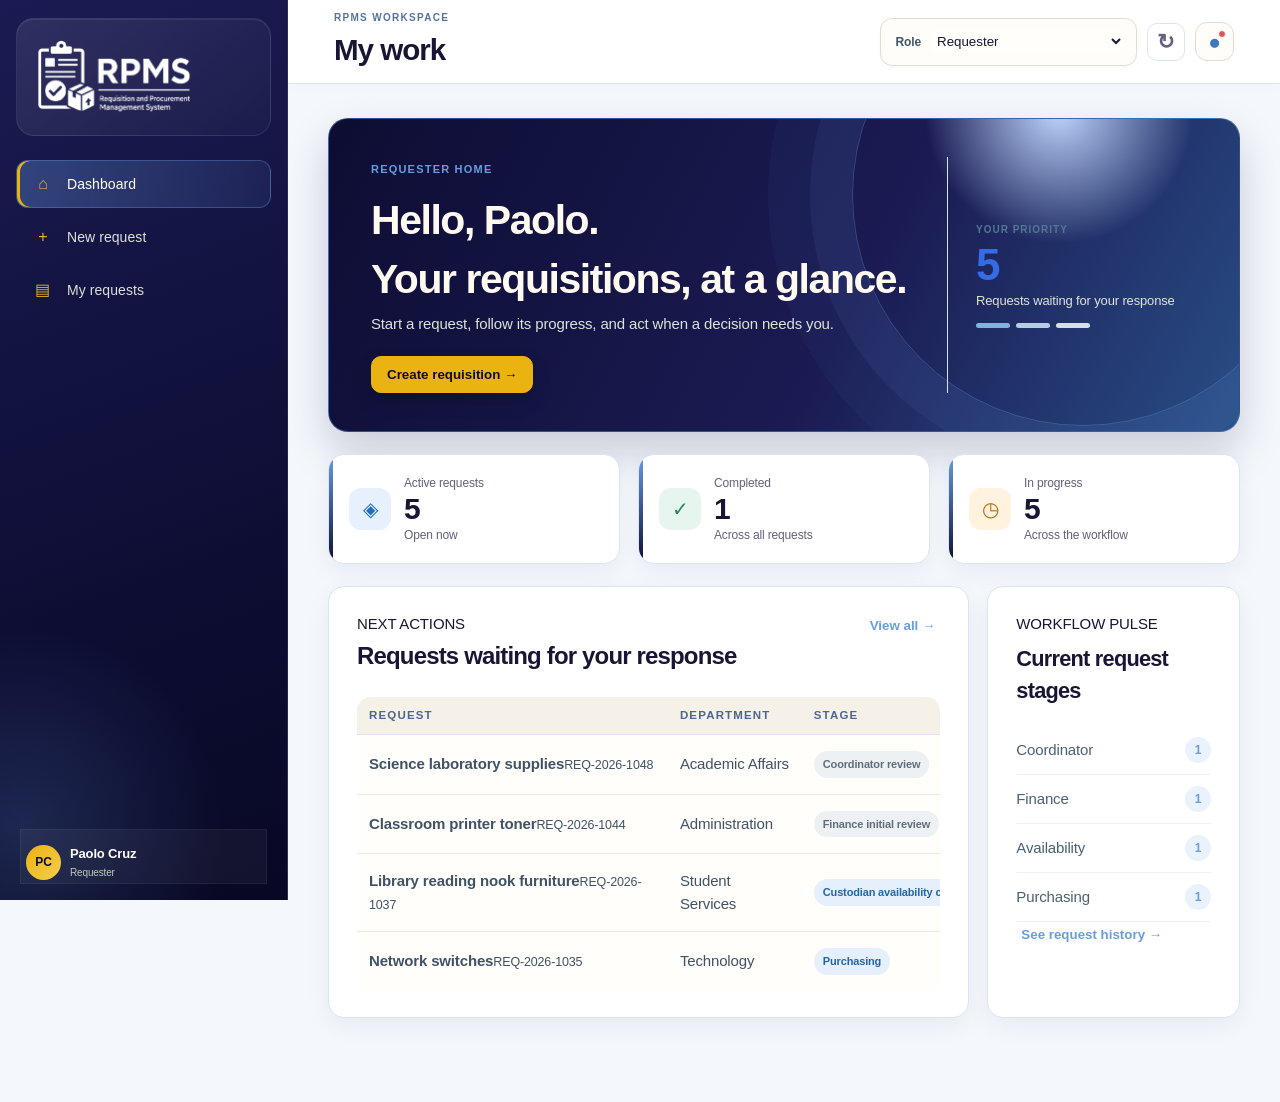
==== commit 8110c413: "add login" ====
--- a/index.html
+++ b/index.html
@@ -34,6 +34,7 @@
         <section class="view" id="requests"></section>
         <section class="view" id="inventory"></section>
         <section class="view" id="stock"></section>
+        <section class="view" id="from-purchasing"></section>
         <section class="view" id="reports"></section>
         <section class="view" id="settings"></section>
         <section class="view" id="users"></section>
@@ -43,5 +44,10 @@
     <div class="modal-backdrop" id="modalBackdrop" aria-hidden="true"><section class="modal" role="dialog" aria-modal="true" aria-labelledby="modalTitle"><button class="modal-close" id="modalClose" aria-label="Close">×</button><span class="label">REQUISITION DETAILS</span><h2 id="modalTitle">Requisition</h2><div id="modalContent"></div></section></div>
     <div class="toast" id="toast" role="status"></div>
     <script src="app.js"></script>
+    <script src="procurement-handoff.js"></script>
+    <script src="request-units.js"></script>
+    <script src="purchase-proof.js"></script>
+    <script src="riso-print.js"></script>
+    <script src="requester-confirmation.js"></script>
   </body>
 </html>
--- a/styles.css
+++ b/styles.css
@@ -1,4 +1,4 @@
-:root{--navy:#173351;--blue:#2468b0;--blue-pale:#e8f1fc;--ink:#182b3c;--muted:#657487;--line:#dfe6ed;--bg:#f6f8fb;--card:#fff;--green:#26885b;--amber:#b86c10;--red:#b6464a;--shadow:0 8px 25px rgba(18,45,74,.08)}*{box-sizing:border-box}body{margin:0;background:var(--bg);color:var(--ink);font:15px/1.5 Inter,ui-sans-serif,system-ui,-apple-system,"Segoe UI",sans-serif}.app-shell{min-height:100vh;display:flex}.sidebar{width:258px;background:var(--navy);color:#dce9f5;padding:25px 16px;display:flex;flex-direction:column;position:fixed;inset:0 auto 0 0}.brand{display:flex;align-items:center;gap:11px;color:#fff;text-decoration:none;font-size:15px;line-height:1.05;padding:0 10px 31px}.brand strong{font-size:17px}.brand-mark{width:37px;height:37px;display:grid;place-items:center;border-radius:10px;background:#4f8ed1;font-weight:800;font-size:13px}.main-nav{display:grid;gap:5px}.nav-link{width:100%;border:0;background:transparent;color:#c9d8e8;text-align:left;padding:11px 12px;border-radius:8px;font:inherit;cursor:pointer;display:flex;align-items:center;gap:12px}.nav-link span{font-size:20px;width:20px;text-align:center}.nav-link:hover,.nav-link.active{background:rgba(255,255,255,.12);color:#fff}.nav-link b{margin-left:auto;background:#e6a23c;color:#2f2719;border-radius:99px;padding:1px 7px;font-size:12px}.sidebar-footer{margin-top:auto}.user-card{border-top:1px solid rgba(255,255,255,.16);margin-top:13px;padding:18px 8px 0;display:flex;align-items:center;gap:9px;font-size:12px}.user-card strong{color:white;display:block;font-size:13px}.user-card small{color:#afc0d3}.avatar{width:35px;height:35px;border-radius:50%;background:#97b8d8;color:#173351;display:grid;place-items:center;font-weight:800}.more-button{margin-left:auto;border:0;background:transparent;color:white;font-size:20px;cursor:pointer}.content{margin-left:258px;width:calc(100% - 258px);padding-bottom:50px}.topbar{height:100px;background:#fff;border-bottom:1px solid var(--line);padding:20px 44px;display:flex;align-items:center;justify-content:space-between}.page-title p,.eyebrow{margin:0;color:var(--blue);font-size:11px;letter-spacing:.1em;font-weight:800}.page-title h1{font-size:23px;margin:3px 0 0}.top-actions{display:flex;align-items:center;gap:14px}.icon-button{position:relative;background:white;border:1px solid var(--line);border-radius:8px;height:39px;width:39px;font-size:21px;color:var(--navy);cursor:pointer}.dot{position:absolute;width:8px;height:8px;background:#db565a;border-radius:50%;top:7px;right:7px;border:1px solid white}.primary-button,.secondary-button{border-radius:8px;padding:10px 15px;border:1px solid var(--blue);font:600 14px inherit;cursor:pointer;transition:.2s}.primary-button{background:var(--blue);color:#fff}.primary-button:hover{background:#185993}.secondary-button{background:#fff;color:var(--blue)}.secondary-button:hover{background:var(--blue-pale)}.menu-toggle{display:none}.view{display:none;padding:38px 44px;max-width:1440px;margin:auto}.view.active{display:block}.welcome-panel{background:linear-gradient(104deg,#dbeaf9,#f3f8fd);border:1px solid #cedfee;border-radius:14px;padding:32px 36px;display:flex;justify-content:space-between;gap:32px;align-items:center}.welcome-panel h2{font-size:28px;margin:7px 0}.welcome-panel p{color:#44576c;max-width:520px;margin:0 0 19px}.workflow-mini{display:flex;align-items:center;min-width:290px}.workflow-mini i{height:2px;background:#b7ccdf;flex:1}.mini-step{display:grid;place-items:center;color:#5e7995;gap:5px}.mini-step span{width:29px;height:29px;background:#fff;border:2px solid #aebfd0;border-radius:50%;display:grid;place-items:center;font-weight:800}.mini-step.complete span{background:var(--blue);border-color:var(--blue);color:white}.mini-step small{font-size:10px;font-weight:700}.stat-grid{display:grid;grid-template-columns:repeat(3,1fr);gap:17px;margin:25px 0}.stat-card,.card{background:var(--card);border:1px solid var(--line);box-shadow:var(--shadow);border-radius:11px}.stat-card{padding:22px;display:flex;gap:15px;align-items:center}.stat-icon{width:47px;height:47px;display:grid;place-items:center;border-radius:10px;font-size:23px}.stat-icon.blue{color:#1f6fbd;background:#e7f1fd}.stat-icon.amber{color:#b96e10;background:#fff2df}.stat-icon.green{color:#28845b;background:#e6f5ee}.stat-card small{color:var(--muted);display:block}.stat-card strong{font-size:27px;line-height:1.2}.stat-card p{font-size:12px;color:var(--muted);margin:2px 0 0}.stat-card em{font-style:normal;color:var(--green);font-weight:700}.card{padding:25px}.section-heading{display:flex;justify-content:space-between;align-items:flex-start;margin-bottom:21px}.section-heading h2{margin:2px 0;font-size:24px}.section-heading p{color:var(--muted);margin:0}.section-heading .eyebrow{color:var(--blue)}.text-button{border:0;background:transparent;color:var(--blue);font-weight:700;cursor:pointer;padding:5px}.table-wrap{overflow:auto}table{border-collapse:collapse;width:100%;min-width:700px;text-align:left}th{font-size:11px;color:#667789;letter-spacing:.06em;text-transform:uppercase;padding:0 12px 12px;border-bottom:1px solid var(--line)}td{padding:15px 12px;border-bottom:1px solid #edf1f5;color:#405266}tbody tr:last-child td{border-bottom:0}.request-name{font-weight:700;color:#203b55;display:block}.request-id{display:block;color:#8392a2;font-size:12px}.status-pill{display:inline-flex;padding:4px 9px;border-radius:99px;font-size:11px;font-weight:800;white-space:nowrap}.status-pill.info{background:#e5f0fc;color:#2365a7}.status-pill.warning{background:#fff0db;color:#ad670e}.status-pill.success{background:#e4f5ed;color:#217c52}.status-pill.neutral{background:#eef1f4;color:#5f6d7b}.status-pill.danger{background:#fbe7e8;color:#a63b40}.row-action{border:0;color:var(--blue);background:transparent;font-weight:700;cursor:pointer}.request-form{display:grid;gap:18px}.form-section{padding:26px}.form-section h3{margin:0 0 17px;font-size:17px}.form-section-title{display:flex;align-items:flex-start;justify-content:space-between}.form-section-title p{margin:-13px 0 18px;color:var(--muted);font-size:13px}.form-grid{display:grid;grid-template-columns:repeat(2,1fr);gap:16px}label{display:grid;gap:6px;color:#41566a;font-size:13px;font-weight:700}input,select,textarea{font:14px inherit;color:var(--ink);background:#fff;border:1px solid #cfd9e3;border-radius:7px;padding:10px 11px;width:100%}input:focus,select:focus,textarea:focus{outline:3px solid #d7e8fa;border-color:#6a9dce}textarea{resize:vertical;margin-top:17px}.item-list{display:grid;gap:10px}.item-row{display:grid;grid-template-columns:2fr .8fr 1fr 36px;gap:10px;align-items:end;padding:12px;background:#f7f9fc;border:1px solid #e7edf4;border-radius:8px}.remove-item{height:39px;border:0;background:transparent;color:#9da9b5;font-size:20px;cursor:pointer}.estimated-total{text-align:right;padding-top:17px;color:var(--muted)}.estimated-total strong{font-size:19px;color:var(--ink);margin-left:8px}.notice{background:#edf5fc;border-color:#d7e8f7;box-shadow:none;color:#39526b;display:flex;gap:12px;padding:16px 18px}.notice span{flex:0 0 22px;height:22px;border-radius:50%;display:grid;place-items:center;background:#5b94c8;color:#fff;font-weight:800}.notice p{margin:0;font-size:13px}.form-actions{display:flex;justify-content:flex-end;gap:12px}.filter-row{display:flex;gap:16px;align-items:end;border-bottom:1px solid var(--line);padding-bottom:19px;margin-bottom:7px}.filter-row label{width:min(360px,100%)}.filter-row select{width:185px}.approval-layout{display:grid;grid-template-columns:minmax(0,1.7fr) minmax(260px,.7fr);gap:18px}.queue-item{padding:20px 0;border-bottom:1px solid var(--line)}.queue-item:first-child{padding-top:0}.queue-item:last-child{border-bottom:0;padding-bottom:0}.queue-meta{display:flex;gap:10px;color:var(--muted);font-size:12px;margin-top:4px}.queue-item p{margin:12px 0;color:#516477}.queue-actions{display:flex;gap:9px}.approve{background:var(--green);border-color:var(--green)}.reject{border-color:#d08c90;color:var(--red)}.workflow-card h3{margin-top:0}.workflow-card ol{margin:20px 0;padding:0;list-style:none;counter-reset:workflow}.workflow-card li{counter-increment:workflow;padding:0 0 21px 42px;position:relative}.workflow-card li:before{content:counter(workflow);position:absolute;left:0;width:27px;height:27px;border-radius:50%;display:grid;place-items:center;background:var(--blue-pale);color:var(--blue);font-weight:800}.workflow-card li:not(:last-child):after{content:"";position:absolute;left:13px;top:30px;height:25px;border-left:2px solid #d7e2ed}.workflow-card b,.workflow-card span{display:block}.workflow-card span,.muted{color:var(--muted);font-size:13px}.inventory-summary{display:flex;gap:9px;margin-bottom:20px}.availability-select{padding:6px;font-size:12px}.report-grid{display:grid;grid-template-columns:repeat(3,1fr);gap:18px}.report-grid h3{margin-top:0}.report-highlight{background:var(--navy);color:white}.report-highlight strong{font-size:31px;display:block;margin:7px 0}.report-highlight p{color:#c5d7e8;margin:0}.report-highlight .label{color:#91bce5}.bar-list{display:grid;gap:15px}.bar-list div{display:grid;grid-template-columns:1fr 130px;gap:12px;align-items:center;font-size:13px}.bar-list b{height:25px;background:linear-gradient(90deg,#2f78c1,#7db0e3);border-radius:4px;color:white;padding:3px 9px}.metric{display:grid;gap:1px;margin:17px 0}.metric strong{font-size:29px;color:var(--blue)}.modal-backdrop{position:fixed;inset:0;background:rgba(15,31,47,.45);padding:24px;display:none;align-items:center;justify-content:center;z-index:4}.modal-backdrop.open{display:flex}.modal{position:relative;background:white;border-radius:12px;max-width:620px;width:100%;padding:30px;box-shadow:0 20px 50px rgba(10,26,40,.25)}.modal h2{margin:5px 0 17px}.modal-close{position:absolute;right:18px;top:14px;border:0;background:transparent;color:#597086;font-size:28px;cursor:pointer}.modal-detail{display:grid;gap:10px}.modal-detail div{display:flex;justify-content:space-between;border-bottom:1px solid var(--line);padding-bottom:9px}.toast{position:fixed;bottom:25px;right:25px;background:#173351;color:#fff;border-radius:8px;padding:13px 17px;box-shadow:var(--shadow);transform:translateY(100px);opacity:0;transition:.25s;z-index:5}.toast.show{transform:translateY(0);opacity:1}@media(max-width:900px){.sidebar{width:72px;padding:18px 10px}.brand{padding:0 8px 25px}.brand>span:last-child,.nav-link:not(.active)::after,.nav-link b,.user-card>span:not(.avatar),.more-button{display:none}.nav-link{justify-content:center;padding:12px}.sidebar-footer .nav-link{display:none}.user-card{justify-content:center;padding:15px 0}.content{margin-left:72px;width:calc(100% - 72px)}.topbar,.view{padding-left:28px;padding-right:28px}.workflow-mini{display:none}.report-grid{grid-template-columns:1fr}.approval-layout{grid-template-columns:1fr}}@media(max-width:620px){.sidebar{transform:translateX(-100%);transition:.2s;width:250px;z-index:3}.sidebar.open{transform:translateX(0)}.sidebar .brand>span:last-child,.sidebar .user-card>span:not(.avatar),.sidebar .more-button{display:block}.sidebar .nav-link{justify-content:flex-start}.content{width:100%;margin-left:0}.menu-toggle{display:block;border:0;background:transparent;font-size:22px;color:var(--navy);padding:6px}.topbar{height:auto;min-height:80px;padding:15px 18px}.page-title p{display:none}.page-title h1{font-size:18px}.top-actions .primary-button{display:none}.view{padding:25px 18px}.welcome-panel{padding:24px;display:block}.welcome-panel h2{font-size:24px}.stat-grid,.form-grid{grid-template-columns:1fr}.stat-grid{gap:10px}.card{padding:18px}.item-row{grid-template-columns:1fr 1fr 36px}.item-row label:first-child{grid-column:span 2}.filter-row{display:grid}.filter-row select{width:100%}.section-heading h2{font-size:21px}.inventory-summary{flex-wrap:wrap}}
+:root{--navy:#173351;--blue:#2468b0;--blue-pale:#e8f1fc;--ink:#182b3c;--muted:#657487;--line:#dfe6ed;--bg:#f6f8fb;--card:#fff;--green:#26885b;--amber:#b86c10;--red:#b6464a;--shadow:0 8px 25px rgba(18,45,74,.08)}*{box-sizing:border-box}body{margin:0;background:var(--bg);color:var(--ink);font:15px/1.5 Inter,ui-sans-serif,system-ui,-apple-system,"Segoe UI",sans-serif}.app-shell{min-height:100vh;display:flex}.sidebar{width:258px;background:var(--navy);color:#dce9f5;padding:25px 16px;display:flex;flex-direction:column;position:fixed;inset:0 auto 0 0}.brand{display:flex;align-items:center;gap:11px;color:#fff;text-decoration:none;font-size:15px;line-height:1.05;padding:0 10px 31px}.brand strong{font-size:17px}.brand-mark{width:37px;height:37px;display:grid;place-items:center;border-radius:10px;background:#4f8ed1;font-weight:800;font-size:13px}.main-nav{display:grid;gap:5px}.nav-link{width:100%;border:0;background:transparent;color:#c9d8e8;text-align:left;padding:11px 12px;border-radius:8px;font:inherit;cursor:pointer;display:flex;align-items:center;gap:12px}.nav-link span{font-size:20px;width:20px;text-align:center}.nav-link:hover,.nav-link.active{background:rgba(255,255,255,.12);color:#fff}.nav-link b{margin-left:auto;background:#e6a23c;color:#2f2719;border-radius:99px;padding:1px 7px;font-size:12px}.sidebar-footer{margin-top:auto}.user-card{border-top:1px solid rgba(255,255,255,.16);margin-top:13px;padding:18px 8px 0;display:flex;align-items:center;gap:9px;font-size:12px}.user-card strong{color:white;display:block;font-size:13px}.user-card small{color:#afc0d3}.avatar{width:35px;height:35px;border-radius:50%;background:#97b8d8;color:#173351;display:grid;place-items:center;font-weight:800}.more-button{margin-left:auto;border:0;background:transparent;color:white;font-size:20px;cursor:pointer}.content{margin-left:258px;width:calc(100% - 258px);padding-bottom:50px}.topbar{height:100px;background:#fff;border-bottom:1px solid var(--line);padding:20px 44px;display:flex;align-items:center;justify-content:space-between}.page-title p,.eyebrow{margin:0;color:var(--blue);font-size:11px;letter-spacing:.1em;font-weight:800}.page-title h1{font-size:23px;margin:3px 0 0}.top-actions{display:flex;align-items:center;gap:14px}.icon-button{position:relative;background:white;border:1px solid var(--line);border-radius:8px;height:39px;width:39px;font-size:21px;color:var(--navy);cursor:pointer}.dot{position:absolute;width:8px;height:8px;background:#db565a;border-radius:50%;top:7px;right:7px;border:1px solid white}.primary-button,.secondary-button{border-radius:8px;padding:10px 15px;border:1px solid var(--blue);font:600 14px inherit;cursor:pointer;transition:.2s}.primary-button{background:var(--blue);color:#fff}.primary-button:hover{background:#185993}.secondary-button{background:#fff;color:var(--blue)}.secondary-button:hover{background:var(--blue-pale)}.menu-toggle{display:none}.view{display:none;padding:38px 44px;max-width:1440px;margin:auto}.view.active{display:block}.welcome-panel{background:linear-gradient(104deg,#dbeaf9,#f3f8fd);border:1px solid #cedfee;border-radius:14px;padding:32px 36px;display:flex;justify-content:space-between;gap:32px;align-items:center}.welcome-panel h2{font-size:28px;margin:7px 0}.welcome-panel p{color:#44576c;max-width:520px;margin:0 0 19px}.workflow-mini{display:flex;align-items:center;min-width:290px}.workflow-mini i{height:2px;background:#b7ccdf;flex:1}.mini-step{display:grid;place-items:center;color:#5e7995;gap:5px}.mini-step span{width:29px;height:29px;background:#fff;border:2px solid #aebfd0;border-radius:50%;display:grid;place-items:center;font-weight:800}.mini-step.complete span{background:var(--blue);border-color:var(--blue);color:white}.mini-step small{font-size:10px;font-weight:700}.stat-grid{display:grid;grid-template-columns:repeat(3,1fr);gap:17px;margin:25px 0}.stat-card,.card{background:var(--card);border:1px solid var(--line);box-shadow:var(--shadow);border-radius:11px}.stat-card{padding:22px;display:flex;gap:15px;align-items:center}.stat-icon{width:47px;height:47px;display:grid;place-items:center;border-radius:10px;font-size:23px}.stat-icon.blue{color:#1f6fbd;background:#e7f1fd}.stat-icon.amber{color:#b96e10;background:#fff2df}.stat-icon.green{color:#28845b;background:#e6f5ee}.stat-card small{color:var(--muted);display:block}.stat-card strong{font-size:27px;line-height:1.2}.stat-card p{font-size:12px;color:var(--muted);margin:2px 0 0}.stat-card em{font-style:normal;color:var(--green);font-weight:700}.card{padding:25px}.section-heading{display:flex;justify-content:space-between;align-items:flex-start;margin-bottom:21px}.section-heading h2{margin:2px 0;font-size:24px}.section-heading p{color:var(--muted);margin:0}.section-heading .eyebrow{color:var(--blue)}.text-button{border:0;background:transparent;color:var(--blue);font-weight:700;cursor:pointer;padding:5px}.table-wrap{overflow:auto}table{border-collapse:collapse;width:100%;min-width:700px;text-align:left}th{font-size:11px;color:#667789;letter-spacing:.06em;text-transform:uppercase;padding:0 12px 12px;border-bottom:1px solid var(--line)}td{padding:15px 12px;border-bottom:1px solid #edf1f5;color:#405266}tbody tr:last-child td{border-bottom:0}.request-name{font-weight:700;color:#203b55;display:block}.request-id{display:block;color:#8392a2;font-size:12px}.status-pill{display:inline-flex;padding:4px 9px;border-radius:99px;font-size:11px;font-weight:800;white-space:nowrap}.status-pill.info{background:#e5f0fc;color:#2365a7}.status-pill.warning{background:#fff0db;color:#ad670e}.status-pill.success{background:#e4f5ed;color:#217c52}.status-pill.neutral{background:#eef1f4;color:#5f6d7b}.status-pill.danger{background:#fbe7e8;color:#a63b40}.row-action{border:0;color:var(--blue);background:transparent;font-weight:700;cursor:pointer}.request-form{display:grid;gap:18px}.form-section{padding:26px}.form-section h3{margin:0 0 17px;font-size:17px}.form-section-title{display:flex;align-items:flex-start;justify-content:space-between}.form-section-title p{margin:-13px 0 18px;color:var(--muted);font-size:13px}.form-grid{display:grid;grid-template-columns:repeat(2,1fr);gap:16px}label{display:grid;gap:6px;color:#41566a;font-size:13px;font-weight:700}input,select,textarea{font:14px inherit;color:var(--ink);background:#fff;border:1px solid #cfd9e3;border-radius:7px;padding:10px 11px;width:100%}input:focus,select:focus,textarea:focus{outline:3px solid #d7e8fa;border-color:#6a9dce}textarea{resize:vertical;margin-top:17px}.item-list{display:grid;gap:10px}.item-row{display:grid;grid-template-columns:2fr .8fr 1fr 36px;gap:10px;align-items:end;padding:12px;background:#f7f9fc;border:1px solid #e7edf4;border-radius:8px}.remove-item{height:39px;border:0;background:transparent;color:#9da9b5;font-size:20px;cursor:pointer}.estimated-total{text-align:right;padding-top:17px;color:var(--muted)}.estimated-total strong{font-size:19px;color:var(--ink);margin-left:8px}.notice{background:#edf5fc;border-color:#d7e8f7;box-shadow:none;color:#39526b;display:flex;gap:12px;padding:16px 18px}.notice span{flex:0 0 22px;height:22px;border-radius:50%;display:grid;place-items:center;background:#5b94c8;color:#fff;font-weight:800}.notice p{margin:0;font-size:13px}.form-actions{display:flex;justify-content:flex-end;gap:12px}.filter-row{display:flex;gap:16px;align-items:end;border-bottom:1px solid var(--line);padding-bottom:19px;margin-bottom:7px}.filter-row label{width:min(360px,100%)}.filter-row select{width:185px}.approval-layout{display:grid;grid-template-columns:minmax(0,1.7fr) minmax(260px,.7fr);gap:18px}.queue-item{padding:20px 0;border-bottom:1px solid var(--line)}.queue-item:first-child{padding-top:0}.queue-item:last-child{border-bottom:0;padding-bottom:0}.queue-meta{display:flex;gap:10px;color:var(--muted);font-size:12px;margin-top:4px}.queue-item p{margin:12px 0;color:#516477}.queue-actions{display:flex;gap:9px}.approve{background:var(--green);border-color:var(--green)}.reject{border-color:#d08c90;color:var(--red)}.workflow-card h3{margin-top:0}.workflow-card ol{margin:20px 0;padding:0;list-style:none;counter-reset:workflow}.workflow-card li{counter-increment:workflow;padding:0 0 21px 42px;position:relative}.workflow-card li:before{content:counter(workflow);position:absolute;left:0;width:27px;height:27px;border-radius:50%;display:grid;place-items:center;background:var(--blue-pale);color:var(--blue);font-weight:800}.workflow-card li:not(:last-child):after{content:"";position:absolute;left:13px;top:30px;height:25px;border-left:2px solid #d7e2ed}.workflow-card b,.workflow-card span{display:block}.workflow-card span,.muted{color:var(--muted);font-size:13px}.inventory-summary{display:flex;gap:9px;margin-bottom:20px}.availability-select{padding:6px;font-size:12px}.report-grid{display:grid;grid-template-columns:repeat(3,1fr);gap:18px}.report-grid h3{margin-top:0}.report-highlight{background:var(--navy);color:white}.report-highlight strong{font-size:31px;display:block;margin:7px 0}.report-highlight p{color:#c5d7e8;margin:0}.report-highlight .label{color:#91bce5}.bar-list{display:grid;gap:15px}.bar-list div{display:grid;grid-template-columns:1fr 130px;gap:12px;align-items:center;font-size:13px}.bar-list b{width:25px!important;height:25px;background:linear-gradient(90deg,#2f78c1,#7db0e3);border-radius:4px;color:white;padding:3px 9px}.metric{display:grid;gap:1px;margin:17px 0}.metric strong{font-size:29px;color:var(--blue)}.modal-backdrop{position:fixed;inset:0;background:rgba(15,31,47,.45);padding:24px;display:none;align-items:center;justify-content:center;z-index:4}.modal-backdrop.open{display:flex}.modal{position:relative;background:white;border-radius:12px;max-width:620px;width:100%;padding:30px;box-shadow:0 20px 50px rgba(10,26,40,.25)}.modal h2{margin:5px 0 17px}.modal-close{position:absolute;right:18px;top:14px;border:0;background:transparent;color:#597086;font-size:28px;cursor:pointer}.modal-detail{display:grid;gap:10px}.modal-detail div{display:flex;justify-content:space-between;border-bottom:1px solid var(--line);padding-bottom:9px}.toast{position:fixed;bottom:25px;right:25px;background:#173351;color:#fff;border-radius:8px;padding:13px 17px;box-shadow:var(--shadow);transform:translateY(100px);opacity:0;transition:.25s;z-index:5}.toast.show{transform:translateY(0);opacity:1}@media(max-width:900px){.sidebar{width:72px;padding:18px 10px}.brand{padding:0 8px 25px}.brand>span:last-child,.nav-link:not(.active)::after,.nav-link b,.user-card>span:not(.avatar),.more-button{display:none}.nav-link{justify-content:center;padding:12px}.sidebar-footer .nav-link{display:none}.user-card{justify-content:center;padding:15px 0}.content{margin-left:72px;width:calc(100% - 72px)}.topbar,.view{padding-left:28px;padding-right:28px}.workflow-mini{display:none}.report-grid{grid-template-columns:1fr}.approval-layout{grid-template-columns:1fr}}@media(max-width:620px){.sidebar{transform:translateX(-100%);transition:.2s;width:250px;z-index:3}.sidebar.open{transform:translateX(0)}.sidebar .brand>span:last-child,.sidebar .user-card>span:not(.avatar),.sidebar .more-button{display:block}.sidebar .nav-link{justify-content:flex-start}.content{width:100%;margin-left:0}.menu-toggle{display:block;border:0;background:transparent;font-size:22px;color:var(--navy);padding:6px}.topbar{height:auto;min-height:80px;padding:15px 18px}.page-title p{display:none}.page-title h1{font-size:18px}.top-actions .primary-button{display:none}.view{padding:25px 18px}.welcome-panel{padding:24px;display:block}.welcome-panel h2{font-size:24px}.stat-grid,.form-grid{grid-template-columns:1fr}.stat-grid{gap:10px}.card{padding:18px}.item-row{grid-template-columns:1fr 1fr 36px}.item-row label:first-child{grid-column:span 2}.filter-row{display:grid}.filter-row select{width:100%}.section-heading h2{font-size:21px}.inventory-summary{flex-wrap:wrap}}
 /* Role-based workflow additions */
 .danger-button{border-radius:8px;padding:10px 15px;border:1px solid #d08c90;background:#fff;color:var(--red);font:600 14px inherit;cursor:pointer}.danger-button:hover{background:#fbe7e8}.role-switcher{display:flex;align-items:center;gap:8px;font-size:12px;white-space:nowrap}.role-switcher select{width:205px;padding:8px}.availability-card{display:grid;gap:18px;margin-bottom:18px}.detail-grid{display:grid;grid-template-columns:1fr 1fr;gap:10px;margin:12px 0 24px}.detail-grid div{display:grid;gap:2px;border-bottom:1px solid var(--line);padding-bottom:8px}.detail-grid span,.timeline span{font-size:12px;color:var(--muted)}.modal h3{font-size:15px;margin:22px 0 10px}.timeline{list-style:none;padding:0;margin:0}.timeline li{border-left:2px solid #d7e5f3;padding:0 0 14px 13px;display:grid;gap:2px}.decision-box{margin-top:18px;background:#eef6ff;padding:16px;border:1px solid #cfe1f5;border-radius:8px}.decision-box p{color:#516477;font-size:13px}.decision-box .secondary-button{margin-left:8px}@media(max-width:620px){.role-switcher{display:none}.detail-grid{grid-template-columns:1fr}.queue-actions{flex-wrap:wrap}.decision-box .secondary-button{margin:8px 0 0}}
 .reset-button{height:38px;width:38px;border:1px solid var(--line);border-radius:8px;background:#fff;color:var(--muted);font-size:21px;line-height:1;cursor:pointer}.reset-button:hover{background:var(--blue-pale);color:var(--blue)}
--- a/modern.css
+++ b/modern.css
@@ -1,6 +1,6 @@
 :root{--navy:#111c33;--blue:#356ce6;--blue-pale:#edf3ff;--ink:#172033;--muted:#6b7280;--line:#e7eaf0;--bg:#f5f7fb;--card:#fff;--green:#159b6b;--amber:#c77b18;--red:#d34d62;--shadow:0 10px 28px rgba(23,32,51,.055)}
 body{background:var(--bg);letter-spacing:-.01em}.sidebar{width:272px;padding:18px 14px;background:linear-gradient(180deg,#101c34 0%,#162844 100%);border-right:1px solid #233a5c}.brand{margin:2px 4px 22px;padding:13px 10px;gap:12px;border-radius:14px;background:rgba(255,255,255,.055)}.brand-mark{width:42px;height:42px;border-radius:12px;background:linear-gradient(135deg,#598df3,#356ce6);font-size:12px;box-shadow:0 6px 15px #0003}.brand strong{font-size:16px;letter-spacing:-.03em}.brand small{display:block;margin-top:4px;font-size:9px;line-height:1.3;color:#afc2de;letter-spacing:.02em}.main-nav{gap:5px}.nav-link{padding:12px 13px;border-radius:10px;font-size:14px;color:#b6c5da}.nav-link span{font-size:16px}.nav-link:hover{background:rgba(255,255,255,.075);color:#fff}.nav-link.active{background:linear-gradient(90deg,rgba(87,139,241,.28),rgba(87,139,241,.13));box-shadow:inset 3px 0 #6f9cff;color:#fff}.nav-link b{background:#76a1ff;color:#132341;box-shadow:0 2px 6px #0003}.sidebar-footer{padding:0 4px}.sidebar-footer .nav-link{border-top:1px solid rgba(255,255,255,.11);border-radius:0;margin-bottom:6px}.user-card{padding:14px 5px 2px;border-top:1px solid rgba(255,255,255,.11)}.avatar{background:linear-gradient(135deg,#c7dcff,#6ea0f8);color:#183053}
-.content{margin-left:272px;width:calc(100% - 272px)}.topbar{height:84px;padding:16px 40px;background:rgba(255,255,255,.92);backdrop-filter:blur(12px);position:sticky;top:0;z-index:2}.page-title p,.eyebrow{color:#54749e;font-size:10px;letter-spacing:.13em}.page-title h1{font-size:25px;letter-spacing:-.04em}.top-actions{gap:10px}.role-switcher{padding:7px 8px 7px 12px;border:1px solid var(--line);border-radius:10px;background:#fff}.role-switcher select{width:195px;border:0;padding:3px 4px;background:transparent}.reset-button,.icon-button{border-radius:10px;border-color:var(--line);box-shadow:none}.view{max-width:1520px;padding:34px 40px}.card,.stat-card{border-color:var(--line);box-shadow:var(--shadow);border-radius:14px}.primary-button{border-color:#356ce6;background:#356ce6;border-radius:9px;box-shadow:0 5px 12px #356ce62b}.secondary-button{border-radius:9px}th{padding-bottom:13px}td{padding:16px 12px}.status-pill{padding:5px 9px}.form-section{border-radius:14px}.form-section h3{font-size:18px}.request-form{gap:20px}.settings-layout{max-width:1000px}.modal{border-radius:18px}.toast{border-radius:11px;background:#182b47}.stock-plus{border-radius:9px}
+.content{margin-left:272px;width:calc(100% - 272px)}.topbar{height:84px;padding:16px 40px;background:rgba(255,255,255,.92);backdrop-filter:blur(12px);position:sticky;top:0;z-index:2}.page-title p,.eyebrow{color:#54749e;font-size:10px;letter-spacing:.13em}.page-title h1{font-size:25px;letter-spacing:-.04em}.top-actions{gap:10px}.role-switcher{padding:7px 8px 7px 12px;border:1px solid var(--line);border-radius:10px;background:#fff}.role-switcher select{width:195px;border:0;padding:3px 4px;background:transparent}.reset-button,.icon-button{border-radius:10px;border-color:var(--line);box-shadow:none}.view{max-width:1520px;padding:34px 40px}.card,.stat-card{border-color:var(--line);box-shadow:var(--shadow);border-radius:14px}.primary-button{border-color:#356ce6;background:#356ce6;border-radius:9px;box-shadow:0 5px 12px #356ce62b}.secondary-button{border-radius:9px}th{padding-bottom: 10px; padding-top: 10px;}td{padding:16px 12px}.status-pill{padding:5px 9px}.form-section{border-radius:14px}.form-section h3{font-size:18px}.request-form{gap:20px}.settings-layout{max-width:1000px}.modal{border-radius:18px}.toast{border-radius:11px;background:#182b47}.stock-plus{border-radius:9px}
 .role-hero{position:relative;overflow:hidden;padding:34px 38px;border:1px solid #dbe5f7;border-radius:18px;background:linear-gradient(118deg,#eef5ff,#f9fbff 66%,#e8f0ff)}.role-hero:after{content:"";position:absolute;width:280px;height:280px;right:-115px;top:-150px;border-radius:50%;background:radial-gradient(circle,#c0d7ff 0%,rgba(192,215,255,0) 68%)}.role-hero>div,.hero-priority{position:relative;z-index:1}.role-hero h2{font-size:17px;color:#52657f;font-weight:600}.role-hero h3{font-size:32px;max-width:610px;color:#172a49}.hero-priority{border-left:1px solid #d5e1f4}.hero-priority strong{color:#356ce6}.role-metrics{gap:18px;margin:22px 0}.metric-card{padding:19px 20px;border-radius:14px}.metric-card strong{font-size:30px}.metric-icon{border-radius:12px}.focus-card,.workflow-pulse{border-radius:14px;padding:25px}.workflow-pulse{background:linear-gradient(160deg,#fff,#f7faff)}
 @media(max-width:900px){.sidebar{width:78px}.content{margin-left:78px;width:calc(100% - 78px)}.brand{padding:8px}.brand-mark{width:38px;height:38px}.topbar,.view{padding-left:28px;padding-right:28px}}@media(max-width:620px){.sidebar{width:272px}.content{width:100%;margin-left:0}.topbar{padding:14px 18px}.view{padding:24px 18px}.role-switcher{display:none}}
 .brand{gap:0}.brand-logo{display:block;width:100%;height:80px;object-fit:contain;object-position:left center}@media(max-width:900px){.brand-logo{width:42px;height:42px;object-fit:cover;object-position:left}}@media(max-width:620px){.brand-logo{width:100%;height:62px;object-fit:contain;object-position:left center}}
--- a/luxury.css
+++ b/luxury.css
@@ -21,7 +21,7 @@
 }
 
 * { scrollbar-color: #689de1 transparent; }
-body { background: var(--canvas); color: var(--ink); font-family: Inter, "Segoe UI", Arial, sans-serif; }
+body { background: var(--canvas); color: var(--ink); font-family: "Aptos", "Segoe UI Variable", "Segoe UI", Arial, sans-serif; }
 body::selection { background: #e5d0a7; color: #151c17; }
 .app-shell { background: var(--canvas); }
 
@@ -77,7 +77,7 @@
   box-shadow: 0 2px 12px rgba(13,13,51,.025);
   backdrop-filter: blur(14px);
 }
-.topbar h1, .page-title, h1, h2, h3 { color: var(--ink); font-family: Georgia, "Times New Roman", serif; letter-spacing: -.025em; }
+.topbar h1, .page-title, h1, h2, h3 { color: var(--ink); font-family: "Aptos Display", "Segoe UI Variable Display", "Aptos", "Segoe UI", Arial, sans-serif; font-weight: 750; letter-spacing: -.035em; }
 .topbar h1 { font-size: 1.85rem; }
 .eyebrow, .section-eyebrow { color: var(--blue-strong); letter-spacing: .14em; font-weight: 800; }
 .role-switcher {
@@ -128,7 +128,7 @@
   border-radius: 50%;
   box-shadow: 0 0 0 42px rgba(104, 157, 225, .08), 0 0 0 84px rgba(104, 157, 225, .045);
 }
-.role-hero::after { content: "RPMS"; position: absolute; right: 40px; bottom: 24px; color: rgba(255,255,255,.12); font: 700 4rem/1 Georgia, serif; letter-spacing: .08em; }
+.role-hero::after { content: "RPMS"; position: absolute; right: 40px; bottom: 24px; color: rgba(255,255,255,.12); font: 750 4rem/1 "Aptos Display", "Segoe UI", sans-serif; letter-spacing: .08em; }
 .role-hero .eyebrow { color: #f3c837; }
 .role-hero h2, .role-hero h3 { color: #fffaf0; font-size: clamp(2rem, 3.2vw, 3rem); }
 .role-hero p { max-width: 620px; color: #dce4d9; }
@@ -153,7 +153,7 @@
 .metric-card { overflow: hidden; position: relative; }
 .metric-card::before { content: ""; position: absolute; inset: 0 auto 0 0; width: 4px; background: linear-gradient(#689de1, #0d0d33); }
 .metric-icon { color: #3f78c1; background: #eaf2fe; }
-.metric-value { color: var(--ink); font-family: Georgia, serif; }
+.metric-value { color: var(--ink); font-family: "Aptos Display", "Segoe UI Variable", sans-serif; font-weight: 750; }
 .metric-label, .muted { color: var(--muted); }
 .card-header { border-bottom-color: var(--line); }
 .dashboard-card-title { font-size: 1.28rem; }
@@ -161,6 +161,7 @@
 
 /* Data tables and status are deliberately quieter and easier to scan. */
 .table-wrap, .table-container { border-color: var(--line); border-radius: 14px; background: #fffefa; }
+.queue-item .table-wrap { margin-top: 18px; box-shadow: none; }
 table thead tr { background: #f6f1e8; }
 th { color: #4e6590; font-size: .72rem; letter-spacing: .1em; }
 td { border-bottom-color: #eee8df; }
@@ -178,15 +179,32 @@
 .secondary-button, .button.secondary { color: #3f78c1; border-color: #bcd4f4; background: #f7fbff; }
 .danger-button, .button.danger { color: #a23a49; border-color: #e8b5bc; background: #fffafa; }
 .form-section { border-top-color: var(--line); }
-.form-section-title { color: #344238; font-family: Georgia, serif; }
+.form-section-title { color: #344238; font-family: "Aptos Display", "Segoe UI Variable", sans-serif; font-weight: 750; }
 .form-label { color: #526055; }
 .item-row, .inventory-row { border-color: var(--line); background: #fffcf7; }
+.purchase-proof { display: grid; grid-template-columns: 1fr auto; gap: 12px 20px; align-items: center; margin-top: 18px; padding: 17px; border: 1px dashed #a9c6ed; border-radius: 12px; background: #f7fbff; }
+.purchase-proof p { margin: 4px 0 0; font-size: .88rem; color: var(--muted); }
+.required-mark { color: var(--red); }
+.proof-upload { cursor: pointer; }
+.proof-upload span { display: inline-flex; padding: 9px 13px; border: 1px solid #bcd4f4; border-radius: 9px; color: #3f78c1; font-weight: 750; background: #fff; }
+.proof-upload input { position: absolute; width: 1px; height: 1px; opacity: 0; pointer-events: none; }
+.proof-file { grid-column: 1 / -1; display: flex; gap: 12px; align-items: center; color: #24664f; font-size: .9rem; }
+.riso-choice { display: flex; flex-wrap: wrap; gap: 12px; margin: 14px 0 18px; }
+.riso-choice label { display: inline-flex; align-items: center; gap: 8px; min-width: 160px; padding: 11px 14px; border: 1px solid #c8dbf5; border-radius: 10px; color: var(--ink); background: #f8fbff; }
+.riso-choice input { width: auto; accent-color: #689de1; }
+.riso-attachment { padding: 12px 14px; border-radius: 9px; color: #385f95; background: #eef5ff; }
+.riso-attachment a { color: #2669bf; font-weight: 750; }
+.receipt-confirmation { margin-top: 24px; border-color: #bcd4f4; background: #f3f8ff; }
 .add-item-button { color: #3f78c1; border-color: #bcd4f4; background: #f7fbff; }
 .notice, .info-banner { border-color: #efd77a; color: #73590b; background: #fff9e8; }
 
 /* Modal and settings spaces */
 .modal-backdrop { background: rgba(13,21,16,.52); backdrop-filter: blur(5px); }
 .modal, .modal-content { border: 1px solid #e9dfd0; border-radius: 18px; background: #fffdf9; box-shadow: 0 28px 80px rgba(12,20,14,.27); }
+.modal { box-sizing: border-box; display: flex; flex-direction: column; max-height: calc(100vh - 40px); overflow: hidden; }
+.modal #modalContent { min-height: 0; overflow-y: auto; padding-right: 10px; overscroll-behavior: contain; }
+.modal #modalContent::-webkit-scrollbar { width: 8px; }
+.modal #modalContent::-webkit-scrollbar-thumb { border-radius: 999px; background: #b8d0f1; }
 .modal-header { border-bottom-color: var(--line); }
 .settings-nav { background: #f0ece4; border-color: var(--line); }
 .settings-nav button.active { color: #ffffff; background: #0d0d33; }
@@ -218,4 +236,5 @@
   .role-hero { min-height: 0; padding: 28px 24px; border-radius: 16px; }
   .role-hero::before, .role-hero::after { display: none; }
   .card, .queue-card, .request-card, .settings-card, .form-card, .activity-card { padding: 20px; }
-}
+  .modal { max-height: calc(100vh - 24px); border-radius: 14px; }
+}
